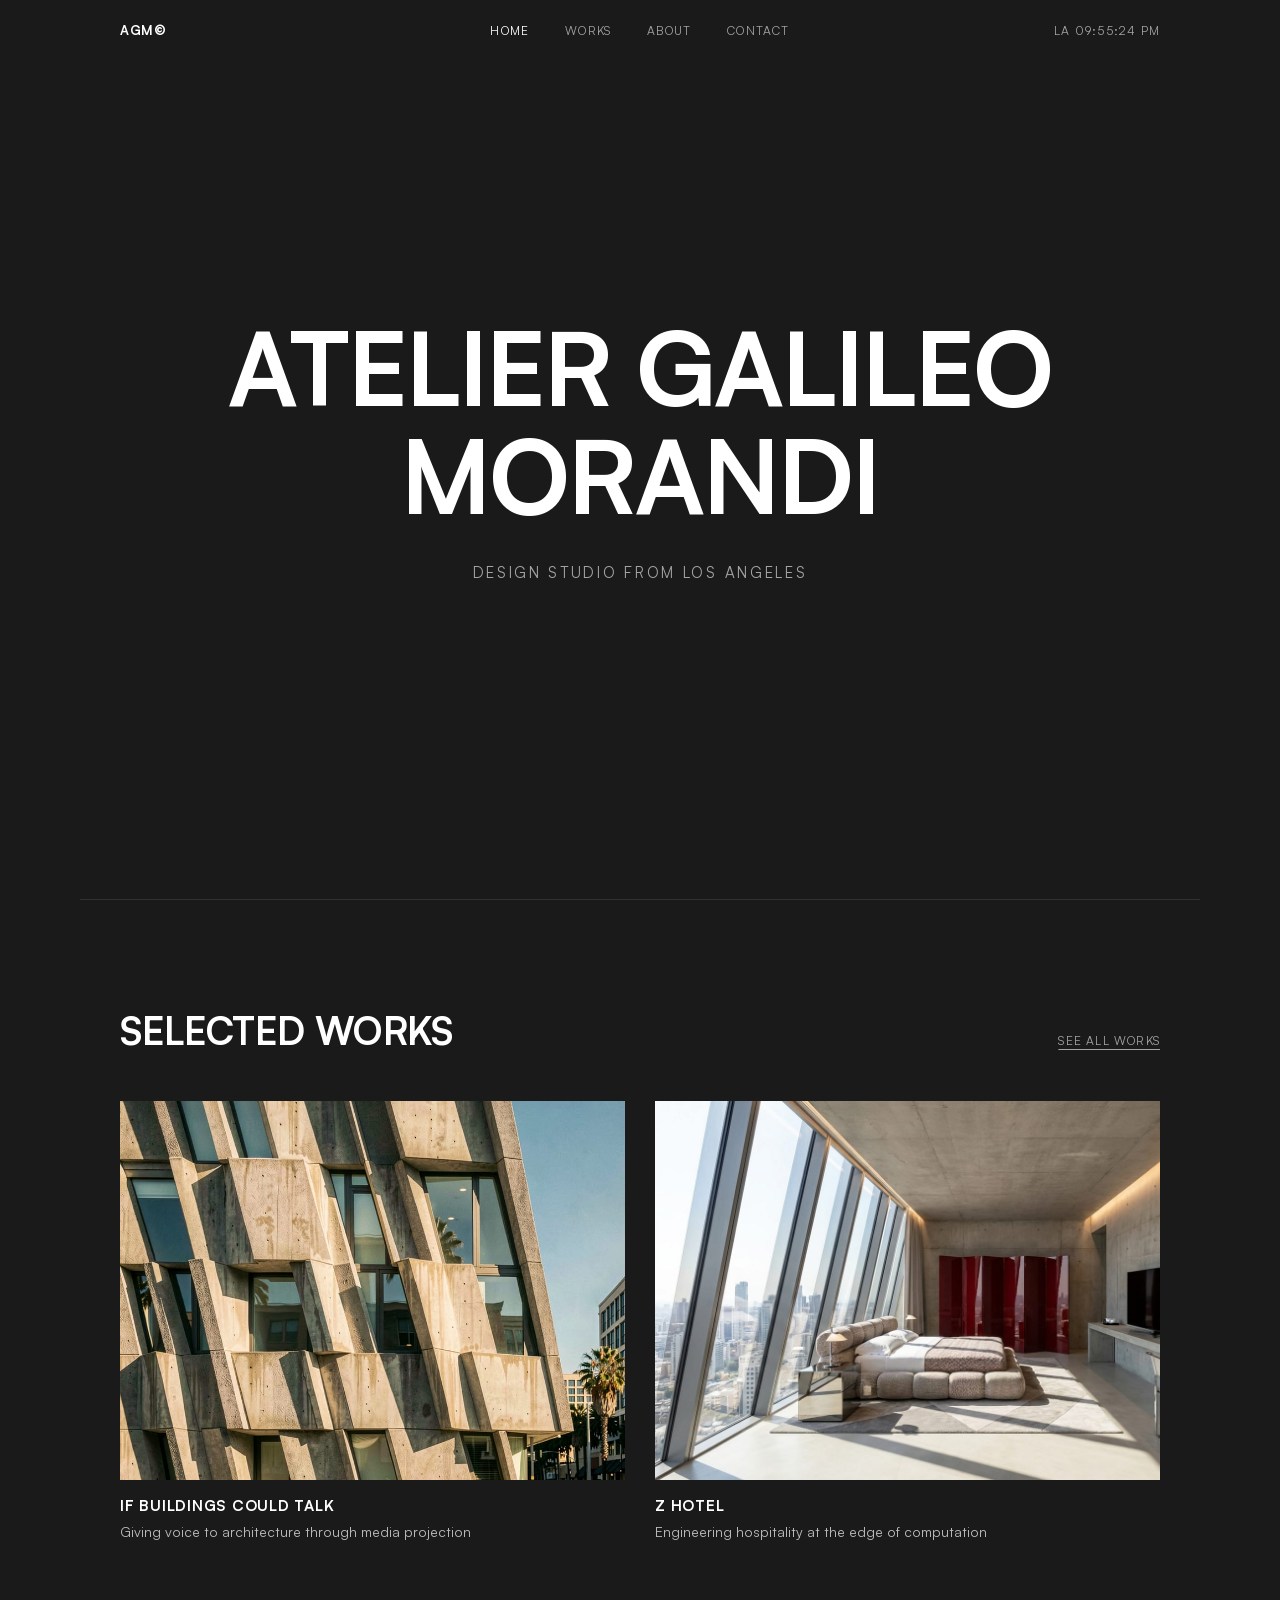
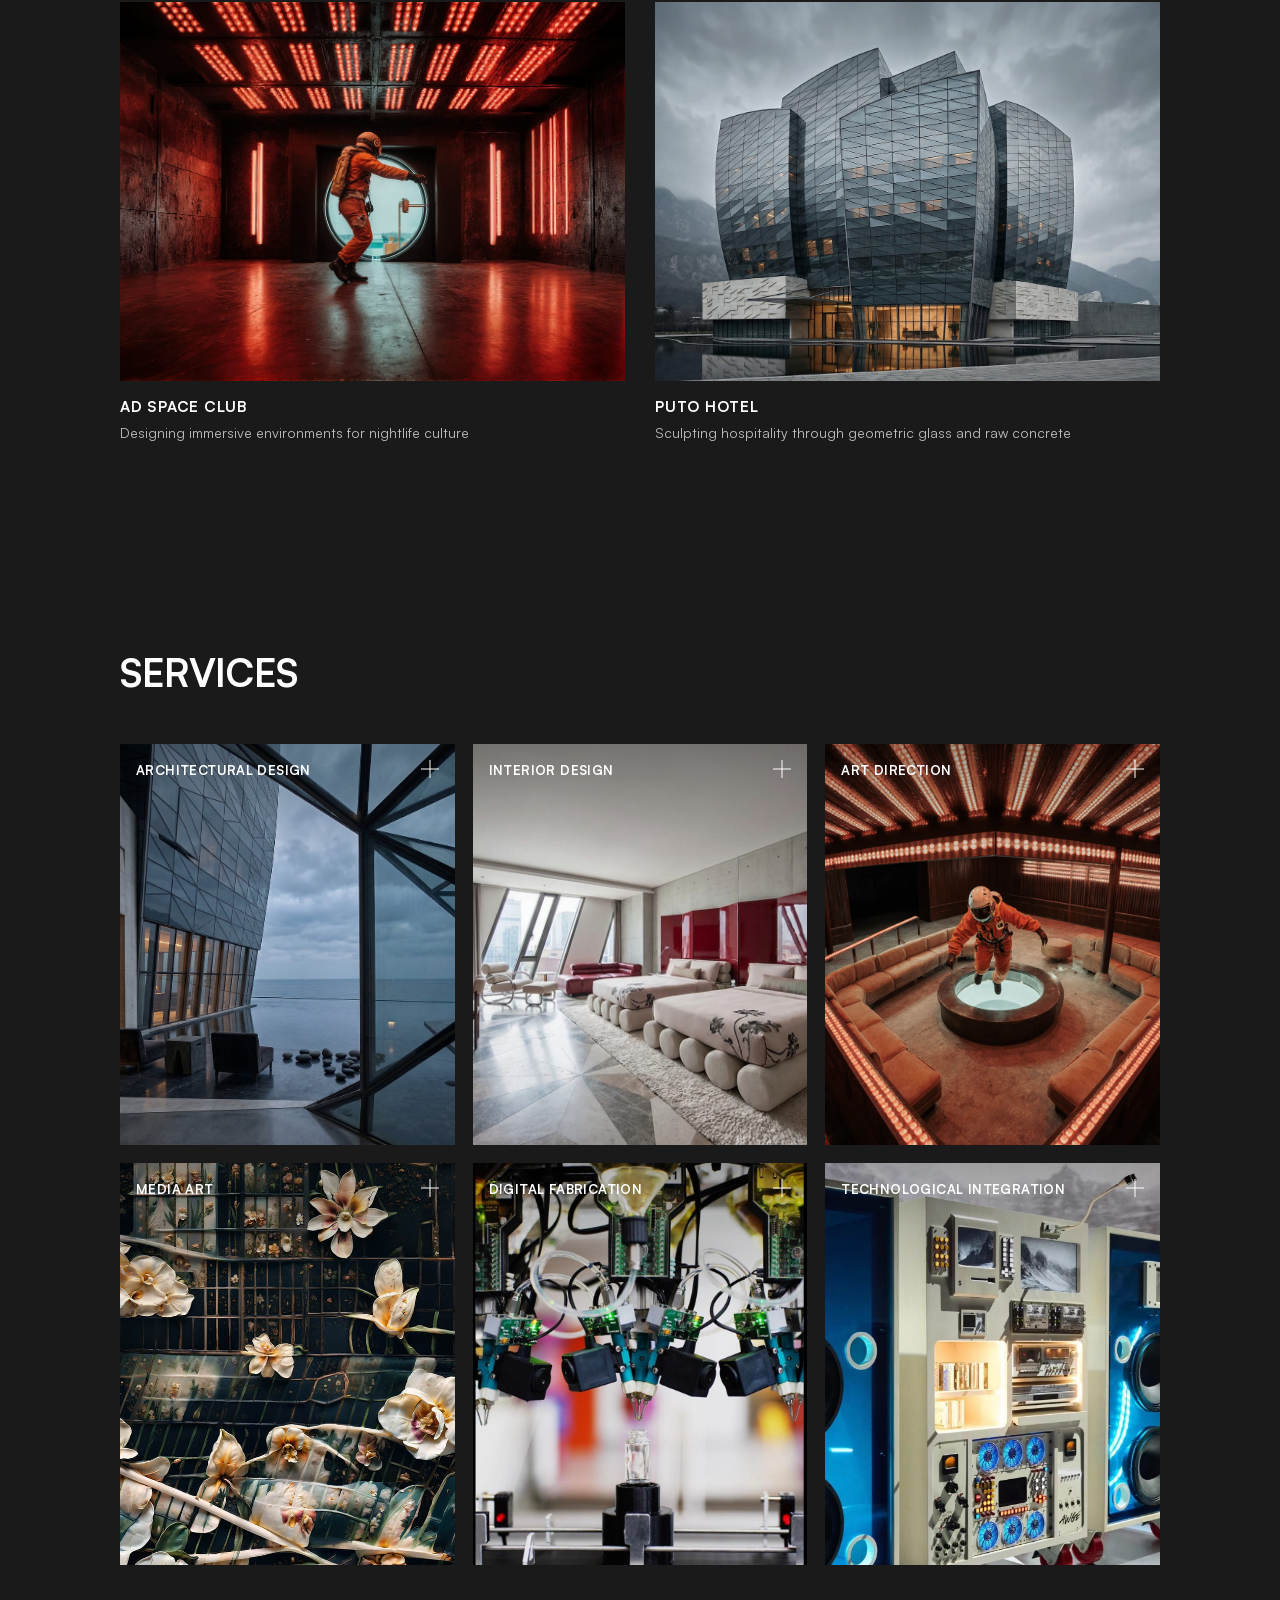
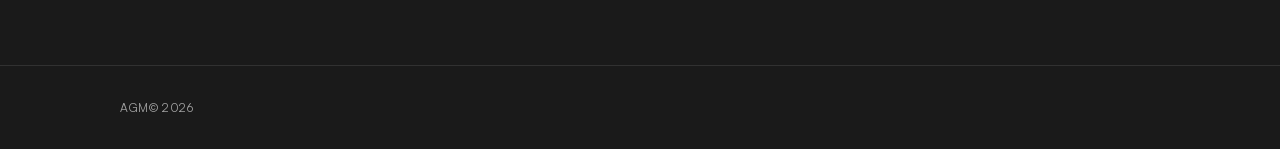
==== index.html @ eb69a5c1 "Fix filter tabs to fit 3 per row on mobile Co-Authored-By: Claude Opus 4.6 (1M context) <noreply@ant" ====
<!DOCTYPE html>
<html lang="en">
<head>
  <meta charset="UTF-8">
  <meta name="viewport" content="width=device-width, initial-scale=1.0">
  <title>Atelier Galileo Morandi — Design Studio</title>
  <meta name="description" content="Atelier Galileo Morandi is a design office working at the intersection of creativity and technology. Based in Los Angeles.">
  <link rel="stylesheet" href="css/styles.css">
</head>
<body>

  <!-- Navigation -->
  <nav class="nav">
    <div class="container nav__inner">
      <a href="index.html" class="nav__logo">AGM&copy;</a>
      <div class="nav__links" id="navLinks">
        <a href="index.html" class="nav__link">HOME</a>
        <a href="works.html" class="nav__link">WORKS</a>
        <a href="about.html" class="nav__link">ABOUT</a>
        <a href="contact.html" class="nav__link">CONTACT</a>
      </div>
      <span class="nav__clock" id="clock"></span>
      <button class="nav__toggle" id="navToggle" aria-label="Menu">
        <span></span>
        <span></span>
        <span></span>
      </button>
    </div>
  </nav>

  <!-- Hero -->
  <section class="hero">
    <div class="hero__content">
      <h1 class="hero__heading">ATELIER GALILEO MORANDI</h1>
      <p class="hero__subtitle">DESIGN STUDIO FROM LOS ANGELES</p>
    </div>
    <div class="hero__divider"></div>
  </section>

  <!-- Selected Works -->
  <section class="section" id="selectedWorks">
    <div class="container reveal">
      <div class="works__header">
        <h2 class="works__title">SELECTED WORKS</h2>
        <a href="works.html" class="works__see-all">SEE ALL WORKS</a>
      </div>
      <div class="works__grid" id="worksGrid"></div>
    </div>
  </section>

  <!-- Services -->
  <section class="section" id="services">
    <div class="container reveal">
      <h2 class="services__title">SERVICES</h2>
      <div class="services__grid" id="servicesGrid"></div>
    </div>
  </section>

  <!-- Footer -->
  <footer class="footer">
    <div class="container footer__inner">
      <span class="footer__copyright" id="footerCopy"></span>
    </div>
  </footer>

  <script src="data.js?v=5"></script>
  <script src="js/responsive-images.js"></script>
  <script src="js/main.js" defer></script>
  <script src="js/hero-blur.js" defer></script>
  <script src="js/section-reveal.js" defer></script>
</body>
</html>
---- css/styles.css ----
/* ==========================================================================
   styles.css — Atelier Galileo Morandi Portfolio
   Source of truth: gemini.md
   ========================================================================== */

/* 1. Font Face
   ========================================================================== */

@font-face {
  font-family: 'Satoshi';
  src: url('../fonts/Satoshi-Variable.woff2') format('woff2');
  font-weight: 300 900;
  font-style: normal;
  font-display: swap;
}

/* 2. Custom Properties
   ========================================================================== */

:root {
  --bg: #1A1A1A;
  --text-primary: #FFFFFF;
  --text-secondary: rgba(255, 255, 255, 0.6);
  --text-body: rgba(255, 255, 255, 0.85);
  --divider: rgba(255, 255, 255, 0.1);
  --overlay: rgba(0, 0, 0, 0.3);

  --font: 'Satoshi', 'Inter', system-ui, sans-serif;

  --container-max: 1200px;
  --pad-desktop: 80px;
  --pad-mobile: 24px;
  --section-gap: 100px;
}

/* 3. Reset / Base
   ========================================================================== */

*, *::before, *::after {
  margin: 0;
  padding: 0;
  box-sizing: border-box;
}

html {
  scroll-behavior: smooth;
}

body {
  font-family: var(--font);
  font-weight: 400;
  font-size: 15px;
  line-height: 1.6;
  background: var(--bg);
  color: var(--text-primary);
  -webkit-font-smoothing: antialiased;
  -moz-osx-font-smoothing: grayscale;
  overflow-x: hidden;
}

img {
  display: block;
  max-width: 100%;
  height: auto;
  border-radius: 0;
  object-fit: cover;
}

a {
  color: inherit;
  text-decoration: none;
}

button {
  font: inherit;
  color: inherit;
  background: none;
  border: none;
  cursor: pointer;
}

ul, ol {
  list-style: none;
}

/* 4. Typography Utilities
   ========================================================================== */

.text-uppercase {
  text-transform: uppercase;
}

/* 5. Layout
   ========================================================================== */

.container {
  max-width: var(--container-max);
  margin: 0 auto;
  padding: 0 var(--pad-desktop);
}

.section {
  padding: var(--section-gap) 0;
}

/* 6. Navigation
   ========================================================================== */

.nav {
  position: fixed;
  top: 0;
  left: 0;
  right: 0;
  z-index: 100;
  padding: 20px 0;
}

.nav__inner {
  display: flex;
  align-items: center;
  justify-content: space-between;
}

.nav__logo {
  font-size: 13px;
  font-weight: 700;
  text-transform: uppercase;
  letter-spacing: 0.05em;
}

.nav__links {
  display: flex;
  gap: 36px;
  position: absolute;
  left: 50%;
  transform: translateX(-50%);
}

.nav__link {
  font-size: 12px;
  font-weight: 400;
  text-transform: uppercase;
  letter-spacing: 0.1em;
  color: var(--text-secondary);
  transition: color 0.2s ease;
}

.nav__link:hover,
.nav__link--active {
  color: var(--text-primary);
}

.nav__clock {
  font-size: 12px;
  font-weight: 400;
  text-transform: uppercase;
  letter-spacing: 0.1em;
  color: var(--text-secondary);
}

/* Mobile nav toggle */
.nav__toggle {
  display: none;
  flex-direction: column;
  gap: 5px;
  padding: 4px;
}

.nav__toggle span {
  display: block;
  width: 20px;
  height: 1px;
  background: var(--text-primary);
  transition: transform 0.3s ease, opacity 0.3s ease;
}

/* 7. Hero
   ========================================================================== */

.hero {
  height: 100vh;
  display: flex;
  align-items: center;
  justify-content: center;
  text-align: center;
  position: relative;
}

.hero__content {
  will-change: filter, opacity, transform;
}

.hero__heading {
  font-size: clamp(48px, 8vw, 140px);
  font-weight: 700;
  text-transform: uppercase;
  letter-spacing: -0.02em;
  line-height: 1.05;
}

.hero__subtitle {
  font-size: 15px;
  font-weight: 400;
  text-transform: uppercase;
  letter-spacing: 0.18em;
  color: var(--text-secondary);
  margin-top: 32px;
}

.hero__divider {
  position: absolute;
  bottom: 0;
  left: var(--pad-desktop);
  right: var(--pad-desktop);
  height: 1px;
  background: var(--divider);
}

/* 8. Selected Works
   ========================================================================== */

.works__header {
  display: flex;
  align-items: baseline;
  justify-content: space-between;
  margin-bottom: 40px;
}

.works__title {
  font-size: clamp(28px, 3vw, 40px);
  font-weight: 700;
  text-transform: uppercase;
  letter-spacing: -0.01em;
}

.works__see-all {
  font-size: 12px;
  font-weight: 400;
  text-transform: uppercase;
  letter-spacing: 0.1em;
  color: var(--text-secondary);
  text-decoration: underline;
  text-underline-offset: 4px;
  transition: color 0.2s ease;
}

.works__see-all:hover {
  color: var(--text-primary);
}

.works__grid {
  display: grid;
  grid-template-columns: 1fr 1fr;
  gap: 30px;
  row-gap: 60px;
}

.project-card {
  display: block;
}

.project-card__image {
  width: 100%;
  aspect-ratio: 4 / 3;
  background: #222;
}

.project-card__name {
  font-size: 15px;
  font-weight: 700;
  text-transform: uppercase;
  letter-spacing: 0.05em;
  margin-top: 14px;
}

.project-card__tagline {
  font-size: 14px;
  font-weight: 400;
  color: rgba(255, 255, 255, 0.7);
  margin-top: 4px;
  line-height: 1.4;
}


/* 9. Services
   ========================================================================== */

.services__title {
  font-size: clamp(28px, 3vw, 40px);
  font-weight: 700;
  text-transform: uppercase;
  letter-spacing: -0.01em;
  margin-bottom: 40px;
}

.services__grid {
  display: grid;
  grid-template-columns: repeat(3, 1fr);
  gap: 18px;
}

.service-card {
  position: relative;
  aspect-ratio: 1 / 1.2;
  overflow: hidden;
  cursor: pointer;
}

.service-card__image {
  width: 100%;
  height: 100%;
  object-fit: cover;
  background: #222;
  transition: transform 0.6s ease, filter 0.4s ease;
}

.service-card:hover .service-card__image,
.service-card.active .service-card__image {
  transform: scale(1.08);
  filter: brightness(0.3);
}

.service-card__overlay {
  position: absolute;
  inset: 0;
  background: linear-gradient(180deg, var(--overlay) 0%, transparent 40%);
  pointer-events: none;
  transition: background 0.4s ease;
}

.service-card:hover .service-card__overlay,
.service-card.active .service-card__overlay {
  background: rgba(0, 0, 0, 0.55);
}

.service-card__label {
  position: absolute;
  top: 16px;
  left: 16px;
  font-size: 13px;
  font-weight: 700;
  text-transform: uppercase;
  letter-spacing: 0.03em;
  z-index: 2;
}

.service-card__desc {
  position: absolute;
  bottom: 0;
  left: 0;
  right: 0;
  padding: 20px 16px;
  font-size: 13px;
  font-weight: 400;
  color: var(--text-primary);
  line-height: 1.6;
  z-index: 2;
  opacity: 0;
  transform: translateY(12px);
  transition: opacity 0.35s ease, transform 0.35s ease;
  pointer-events: none;
}

.service-card:hover .service-card__desc,
.service-card.active .service-card__desc {
  opacity: 1;
  transform: translateY(0);
}

.service-card__icon {
  position: absolute;
  top: 16px;
  right: 16px;
  width: 18px;
  height: 18px;
  z-index: 2;
  transition: transform 0.35s ease;
}

.service-card:hover .service-card__icon,
.service-card.active .service-card__icon {
  transform: rotate(45deg);
}

.service-card__icon::before,
.service-card__icon::after {
  content: '';
  position: absolute;
  background: var(--text-primary);
}

.service-card__icon::before {
  top: 50%;
  left: 0;
  width: 100%;
  height: 1px;
  transform: translateY(-50%);
}

.service-card__icon::after {
  left: 50%;
  top: 0;
  width: 1px;
  height: 100%;
  transform: translateX(-50%);
}

/* 10. About
   ========================================================================== */

.about__title {
  font-size: clamp(28px, 3vw, 40px);
  font-weight: 700;
  text-transform: uppercase;
  letter-spacing: -0.01em;
  margin-bottom: 40px;
}

.about__grid {
  display: grid;
  grid-template-columns: 55% 1fr;
  gap: 70px;
  align-items: start;
}

.about__text p {
  font-size: 15px;
  font-weight: 400;
  color: var(--text-body);
  line-height: 1.7;
  margin-bottom: 24px;
}

.about__text p:last-child {
  margin-bottom: 0;
}

.about__portrait {
  width: 100%;
  aspect-ratio: 3 / 4;
  background: #222;
}

/* 10b. About Page
   ========================================================================== */

.about-page__heading {
  font-size: clamp(36px, 5vw, 56px);
  font-weight: 700;
  text-transform: uppercase;
  letter-spacing: -0.02em;
  padding-top: 120px;
  margin-bottom: 60px;
}

/* 10c. Contact Section
   ========================================================================== */

.contact-page__heading {
  font-size: clamp(36px, 5vw, 56px);
  font-weight: 700;
  text-transform: uppercase;
  letter-spacing: -0.02em;
  padding-top: 120px;
  margin-bottom: 24px;
}

.contact-page__intro {
  font-size: 16px;
  color: var(--text-secondary);
  line-height: 1.6;
  margin-bottom: 60px;
  max-width: 480px;
}

/* Two-column layout: form left, info right */
.contact-page__layout {
  display: grid;
  grid-template-columns: 1fr 1fr;
  gap: 80px;
  align-items: start;
}

/* Form */
.contact-form {
  display: flex;
  flex-direction: column;
  gap: 24px;
}

.contact-form__field {
  display: flex;
  flex-direction: column;
  gap: 6px;
}

.contact-form__label {
  font-size: 10px;
  font-weight: 700;
  text-transform: uppercase;
  letter-spacing: 0.12em;
  color: var(--text-secondary);
}

.contact-form__input,
.contact-form__textarea {
  background: transparent;
  border: none;
  border-bottom: 1px solid var(--divider);
  color: var(--text-primary);
  font-family: var(--font);
  font-size: 14px;
  padding: 10px 0;
  outline: none;
  transition: border-color 0.2s ease;
  resize: none;
}

.contact-form__input:focus,
.contact-form__textarea:focus {
  border-bottom-color: var(--text-primary);
}

.contact-form__textarea {
  border: 1px solid var(--divider);
  padding: 12px;
  border-radius: 2px;
  margin-top: 4px;
}

.contact-form__textarea:focus {
  border-color: var(--text-primary);
}

.contact-form__submit {
  align-self: flex-start;
  background: transparent;
  color: var(--text-primary);
  border: 1px solid var(--divider);
  padding: 12px 32px;
  font-family: var(--font);
  font-size: 11px;
  font-weight: 700;
  text-transform: uppercase;
  letter-spacing: 0.1em;
  cursor: pointer;
  transition: background 0.2s ease, border-color 0.2s ease;
  margin-top: 8px;
}

.contact-form__submit:hover {
  background: var(--text-primary);
  color: var(--bg);
  border-color: var(--text-primary);
}

/* Info column */
.contact-page__info-col {
  display: flex;
  flex-direction: column;
  gap: 40px;
}

.contact-page__office {
  display: flex;
  flex-direction: column;
  gap: 6px;
}

.contact-page__office-title {
  font-size: 13px;
  font-weight: 700;
  text-transform: uppercase;
  letter-spacing: 0.08em;
  color: var(--text-primary);
  margin-bottom: 4px;
}

.contact-page__office-address {
  font-size: 14px;
  color: var(--text-body);
  line-height: 1.6;
}

.contact-page__office-hours {
  font-size: 13px;
  color: var(--text-secondary);
  line-height: 1.5;
}

.contact-page__office-phone {
  font-size: 14px;
  color: var(--text-body);
  transition: color 0.2s ease;
}

.contact-page__office-phone:hover {
  color: var(--text-primary);
}

.contact-page__direct {
  display: flex;
  flex-direction: column;
  gap: 6px;
}

.contact-page__direct-label {
  font-size: 10px;
  font-weight: 700;
  text-transform: uppercase;
  letter-spacing: 0.12em;
  color: var(--text-secondary);
}

.contact-page__direct-email {
  font-size: 14px;
  color: var(--text-body);
  transition: color 0.2s ease;
}

.contact-page__direct-email:hover {
  color: var(--text-primary);
}


/* 11. Footer
   ========================================================================== */

.footer {
  padding: 32px 0;
  border-top: 1px solid var(--divider);
}

.footer__inner {
  display: flex;
  align-items: center;
  justify-content: space-between;
}

.footer__copyright {
  font-size: 12px;
  font-weight: 400;
  text-transform: uppercase;
  letter-spacing: 0.05em;
  color: var(--text-secondary);
}

.footer__social {
  display: flex;
  gap: 28px;
}

.footer__social-link {
  font-size: 12px;
  font-weight: 400;
  text-transform: uppercase;
  letter-spacing: 0.05em;
  color: var(--text-secondary);
  transition: color 0.2s ease;
}

.footer__social-link:hover {
  color: var(--text-primary);
}

/* 12. Works Page
   ========================================================================== */

.works-page__heading {
  font-size: clamp(48px, 6vw, 80px);
  font-weight: 700;
  text-transform: uppercase;
  letter-spacing: -0.01em;
  padding-top: 120px;
  margin-bottom: 40px;
}

.filter {
  position: relative;
  margin-bottom: 50px;
  border-bottom: 1px solid var(--divider);
  padding-bottom: 16px;
}

.filter__tabs {
  display: flex;
  gap: 28px;
  flex-wrap: wrap;
}

.filter__tab {
  font-size: 12px;
  font-weight: 400;
  text-transform: uppercase;
  letter-spacing: 0.05em;
  color: var(--text-secondary);
  padding: 0;
  transition: color 0.2s ease;
  white-space: nowrap;
}

.filter__tab:hover {
  color: var(--text-primary);
}

.filter__tab--active {
  color: var(--text-primary);
}

.filter__underline {
  position: absolute;
  bottom: -1px;
  height: 2px;
  background: var(--text-primary);
  transition: left 0.2s ease, width 0.2s ease;
}

.works-grid {
  display: grid;
  grid-template-columns: repeat(3, 1fr);
  gap: 22px;
  row-gap: 44px;
}

.work-card {
  display: block;
  transition: opacity 0.25s ease-out, transform 0.25s ease-out;
}

.work-card__image {
  width: 100%;
  aspect-ratio: 3 / 4;
  object-fit: cover;
  background: #222;
}

.work-card__name {
  font-size: 13px;
  font-weight: 700;
  text-transform: uppercase;
  letter-spacing: 0.05em;
  margin-top: 10px;
}


/* 12b. Project Detail Page
   ========================================================================== */

.proj {
  padding-top: 80px;
}

/* Back link */
.proj__back {
  display: inline-flex;
  align-items: center;
  gap: 8px;
  font-size: 12px;
  font-weight: 400;
  text-transform: uppercase;
  letter-spacing: 0.1em;
  color: var(--text-secondary);
  margin-bottom: 60px;
  transition: color 0.2s ease;
}

.proj__back:hover {
  color: var(--text-primary);
}

.proj__back svg {
  width: 16px;
  height: 16px;
}

/* Header */
.proj__header {
  margin-bottom: 80px;
}

.proj__name {
  font-size: clamp(40px, 5vw, 72px);
  font-weight: 700;
  text-transform: uppercase;
  letter-spacing: -0.02em;
  line-height: 1.05;
  margin-bottom: 20px;
}

.proj__tagline {
  font-size: 15px;
  font-weight: 400;
  color: var(--text-body);
  max-width: 520px;
  line-height: 1.6;
  margin-bottom: 24px;
}

.proj__meta {
  display: flex;
  gap: 24px;
}

.proj__category {
  font-size: 11px;
  font-weight: 400;
  text-transform: uppercase;
  letter-spacing: 0.1em;
  color: var(--text-secondary);
  padding: 6px 0;
  border-top: 1px solid var(--divider);
}

/* Divider between header and gallery */
.proj__divider {
  height: 1px;
  background: var(--divider);
  margin-bottom: 80px;
}

/* Gallery rhythm blocks */
.proj__gallery {
  display: flex;
  flex-direction: column;
  gap: 20px;
}

/* Block: full-width within container */
.proj__block--full {
  width: 100%;
}

.proj__block--full img {
  width: 100%;
  aspect-ratio: 16 / 9;
}

/* Block: bleed — breaks out of container to viewport edges */
.proj__block--bleed {
  width: 100vw;
  margin-left: calc(-1 * var(--pad-desktop));
  position: relative;
}

.proj__block--bleed img {
  width: 100%;
  aspect-ratio: 21 / 9;
}

/* Block: duo — two images side by side */
.proj__block--duo {
  display: grid;
  grid-template-columns: 1fr 1fr;
  gap: 20px;
}

.proj__block--duo img {
  width: 100%;
  aspect-ratio: 3 / 4;
}

/* Block: offset — large image + small image, staggered vertically */
.proj__block--offset {
  display: grid;
  grid-template-columns: 1.4fr 1fr;
  gap: 20px;
  align-items: end;
}

.proj__block--offset img:first-child {
  width: 100%;
  aspect-ratio: 4 / 3;
}

.proj__block--offset img:last-child {
  width: 100%;
  aspect-ratio: 1 / 1;
}

/* Block: offset reversed */
.proj__block--offset-r {
  display: grid;
  grid-template-columns: 1fr 1.4fr;
  gap: 20px;
  align-items: end;
}

.proj__block--offset-r img:first-child {
  width: 100%;
  aspect-ratio: 1 / 1;
}

.proj__block--offset-r img:last-child {
  width: 100%;
  aspect-ratio: 4 / 3;
}

/* Block: solo — single centered image at reduced width */
.proj__block--solo {
  max-width: 70%;
  margin: 40px auto;
}

.proj__block--solo img {
  width: 100%;
  aspect-ratio: 3 / 4;
}

/* Next / prev navigation */
.proj__nav {
  display: flex;
  justify-content: space-between;
  align-items: center;
  padding: 60px 0;
  border-top: 1px solid var(--divider);
  margin-top: 80px;
}

.proj__nav-link {
  font-size: 12px;
  font-weight: 400;
  text-transform: uppercase;
  letter-spacing: 0.1em;
  color: var(--text-secondary);
  transition: color 0.2s ease;
}

.proj__nav-link:hover {
  color: var(--text-primary);
}

.proj__nav-title {
  font-size: 14px;
  font-weight: 700;
  text-transform: uppercase;
  letter-spacing: 0.03em;
  color: var(--text-primary);
  margin-top: 4px;
}

/* 13. Animation States
   ========================================================================== */

.reveal {
  opacity: 0;
  transform: translateY(20px);
  transition: opacity 0.7s ease-out, transform 0.7s ease-out;
}

.reveal.revealed {
  opacity: 1;
  transform: translateY(0);
}

/* 14. Progressive Enhancement
   ========================================================================== */

@keyframes hero-blur {
  from {
    filter: blur(0px);
    opacity: 1;
    transform: scale(1);
  }
  to {
    filter: blur(20px);
    opacity: 0.3;
    transform: scale(0.95);
  }
}

@supports (animation-timeline: scroll()) {
  .css-scroll .hero__content {
    animation: hero-blur linear both;
    animation-timeline: scroll();
    animation-range: 0px 300px;
  }
}

/* 15. Responsive
   ========================================================================== */

@media (max-width: 768px) {
  .container {
    padding: 0 var(--pad-mobile);
  }

  .hero__divider {
    left: var(--pad-mobile);
    right: var(--pad-mobile);
  }

  /* Nav */
  .nav__links {
    position: fixed;
    top: 0;
    left: 0;
    right: 0;
    bottom: 0;
    background: var(--bg);
    flex-direction: column;
    align-items: center;
    justify-content: center;
    gap: 32px;
    transform: none;
    left: 0;
    opacity: 0;
    pointer-events: none;
    transition: opacity 0.3s ease;
  }

  .nav__links.open {
    opacity: 1;
    pointer-events: all;
  }

  .nav__link {
    font-size: 16px;
  }

  .nav__toggle {
    display: flex;
    z-index: 101;
  }

  .nav__clock {
    display: none;
  }

  /* Hero */
  .hero__heading {
    font-size: clamp(36px, 10vw, 64px);
  }

  .hero__subtitle {
    font-size: 13px;
    letter-spacing: 0.12em;
  }

  /* Works grid (homepage) */
  .works__grid {
    grid-template-columns: 1fr;
    row-gap: 40px;
  }

  /* Services */
  .services__grid {
    grid-template-columns: 1fr 1fr;
    gap: 12px;
  }

  /* About */
  .about__grid {
    grid-template-columns: 1fr;
    gap: 40px;
  }

  .about__portrait {
    order: -1;
  }

  /* Contact page */
  .contact-page__heading {
    padding-top: 80px;
    margin-bottom: 16px;
  }

  .contact-page__layout {
    grid-template-columns: 1fr;
    gap: 48px;
  }

  .contact-page__info-col {
    order: -1;
  }

  /* Works page */
  .works-page__heading {
    font-size: clamp(36px, 10vw, 56px);
    padding-top: 80px;
  }

  .filter__tabs {
    gap: 10px 16px;
  }

  .filter__tab {
    font-size: 10px;
  }

  .works-grid {
    grid-template-columns: 1fr 1fr;
    gap: 16px;
    row-gap: 32px;
  }

  /* Project detail */
  .proj__block--bleed {
    margin-left: calc(-1 * var(--pad-mobile));
    width: 100vw;
  }

  .proj__block--duo {
    grid-template-columns: 1fr;
  }

  .proj__block--offset,
  .proj__block--offset-r {
    grid-template-columns: 1fr;
  }

  .proj__block--solo {
    max-width: 100%;
    margin: 20px 0;
  }

  .proj__header {
    margin-bottom: 48px;
  }

  .proj__divider {
    margin-bottom: 48px;
  }

  .proj__meta {
    flex-wrap: wrap;
    gap: 12px;
  }

  .proj__nav {
    flex-direction: column;
    gap: 24px;
    text-align: center;
  }

  /* Footer */
  .footer__inner {
    flex-direction: column;
    gap: 16px;
    text-align: center;
  }
}

@media (max-width: 480px) {
  .services__grid {
    grid-template-columns: 1fr 1fr;
  }

  .service-card {
    aspect-ratio: 1 / 1.2;
  }

  .works-grid {
    grid-template-columns: 1fr;
  }

  .nav__links {
    gap: 20px;
  }

  .nav__link {
    font-size: 14px;
  }

  .contact-page__heading,
  .about-page__heading {
    padding-top: 80px;
    margin-bottom: 20px;
  }

  .contact-form__input,
  .contact-form__textarea {
    font-size: 16px;
    padding: 12px 0;
  }

  .contact-form__textarea {
    padding: 14px;
    min-height: 120px;
  }

  .contact-form__submit {
    width: 100%;
    padding: 14px 32px;
  }
}

/* 16. Project Detail Page (editorial layout)
   ========================================================================== */

.proj-detail {
  --serif: 'Playfair Display', 'Times New Roman', Georgia, serif;
}

/* Hero */
.proj-detail__hero {
  padding-top: 100px;
  padding-bottom: 32px;
}

.proj-detail__title {
  font-family: var(--serif);
  font-size: clamp(72px, 10vw, 120px);
  font-weight: 400;
  line-height: 1.05;
  letter-spacing: -0.01em;
}

.proj-detail__subtitle {
  font-size: 16px;
  font-weight: 400;
  color: #999999;
  margin-top: 12px;
  line-height: 1.5;
}

/* Hero image */
.proj-detail__hero-image {
  width: min(calc(100% - 480px), 100%);
  margin: 0 auto;
  background: #222;
}

.proj-detail__hero-image img {
  display: block;
  width: 100%;
  height: auto;
}

/* Metadata section */
.proj-detail__meta {
  display: flex;
  gap: 80px;
  padding-top: 80px;
  padding-bottom: 80px;
}

.proj-detail__meta-left {
  flex: 0 0 40%;
  display: flex;
  flex-direction: column;
  gap: 28px;
}

.proj-detail__meta-right {
  flex: 1;
}

.proj-detail__label {
  display: block;
  font-size: 11px;
  font-weight: 400;
  text-transform: uppercase;
  letter-spacing: 0.1em;
  color: #666666;
  margin-bottom: 8px;
}

.proj-detail__meta-value {
  display: block;
  font-size: 15px;
  font-weight: 400;
  line-height: 1.6;
  color: var(--text-primary);
}

.proj-detail__info {
  font-size: 15px;
  font-weight: 400;
  line-height: 1.7;
  color: #CCCCCC;
}

.proj-detail__live-link {
  display: inline-block;
  margin-top: 24px;
  font-size: 14px;
  color: var(--text-primary);
  text-decoration: underline;
  text-underline-offset: 4px;
  transition: opacity 0.2s ease;
}

.proj-detail__live-link:hover {
  opacity: 0.7;
}

/* Gallery — filmstrip layout */
.proj-detail__gallery {
  padding: 0;
}

.proj-detail__strip {
  display: flex;
  flex-direction: column;
  gap: 6px;
}

.proj-detail__frame--cine {
  width: 100%;
  overflow: hidden;
}

.proj-detail__frame--cine img {
  width: 100%;
  aspect-ratio: 21 / 9;
  object-fit: cover;
  display: block;
}

.proj-detail__frame--split {
  display: grid;
  grid-template-columns: 1fr 1fr;
  gap: 6px;
}

.proj-detail__frame--split img {
  width: 100%;
  aspect-ratio: 4 / 3;
  object-fit: cover;
  display: block;
}

.proj-detail__frame--offset {
  display: grid;
  grid-template-columns: 2fr 1fr;
  gap: 6px;
}

.proj-detail__frame--offset img {
  width: 100%;
  height: 100%;
  object-fit: cover;
  display: block;
}

.proj-detail__frame--offset-r {
  display: grid;
  grid-template-columns: 1fr 2fr;
  gap: 6px;
}

.proj-detail__frame--offset-r img {
  width: 100%;
  height: 100%;
  object-fit: cover;
  display: block;
}

.proj-detail__frame--const-4 {
  display: grid;
  grid-template-columns: 1fr 1fr 1fr 1fr;
  gap: 6px;
}

.proj-detail__frame--const-4 img {
  width: 100%;
  aspect-ratio: 4 / 3;
  object-fit: cover;
}

.proj-detail__frame--const-6 {
  display: grid;
  grid-template-columns: 1fr 1fr 1fr;
  gap: 6px;
}

.proj-detail__frame--const-6 img {
  width: 100%;
  aspect-ratio: 4 / 3;
  object-fit: cover;
  display: block;
  filter: grayscale(0.3);
}

/* Portrait grids — vertical images */
.proj-detail__frame--portrait-1 {
  display: flex;
  justify-content: center;
  padding: 0 10%;
}

.proj-detail__frame--portrait-1 img {
  width: 100%;
  max-width: 600px;
  aspect-ratio: 3 / 4;
  object-fit: cover;
  display: block;
}

.proj-detail__frame--portrait-2 {
  display: grid;
  grid-template-columns: 1fr 1fr;
  gap: 6px;
  padding: 0 8%;
}

.proj-detail__frame--portrait-2 img {
  width: 100%;
  aspect-ratio: 3 / 4;
  object-fit: cover;
  display: block;
}

.proj-detail__frame--portrait-3 {
  display: grid;
  grid-template-columns: 1fr 1fr 1fr;
  gap: 6px;
}

.proj-detail__frame--portrait-3 img {
  width: 100%;
  aspect-ratio: 3 / 4;
  object-fit: cover;
  display: block;
}

/* Next Projects */
.proj-detail__next {
  padding: 120px 0 80px 0;
}

.proj-detail__next-header {
  display: flex;
  align-items: baseline;
  justify-content: space-between;
  margin-bottom: 48px;
}

.proj-detail__next-title {
  font-family: var(--serif);
  font-size: clamp(32px, 4vw, 52px);
  font-weight: 400;
}

.proj-detail__next-all {
  font-size: 12px;
  font-weight: 400;
  text-transform: uppercase;
  letter-spacing: 0.1em;
  color: var(--text-primary);
  text-decoration: underline;
  text-underline-offset: 4px;
  transition: opacity 0.2s ease;
}

.proj-detail__next-all:hover {
  opacity: 0.7;
}

.proj-detail__next-grid {
  display: grid;
  grid-template-columns: 1fr 1fr 1fr;
  gap: 16px;
}

.proj-detail__next-card {
  display: block;
  overflow: hidden;
}

.proj-detail__next-card img {
  width: 100%;
  aspect-ratio: 4 / 5;
  object-fit: cover;
  transition: transform 0.4s ease;
}

.proj-detail__next-card:hover img {
  transform: scale(1.03);
}

.proj-detail__next-card-name {
  display: block;
  font-size: 13px;
  font-weight: 700;
  text-transform: uppercase;
  letter-spacing: 0.05em;
  margin-top: 10px;
}

/* 17. Project Detail — Responsive
   ========================================================================== */

@media (max-width: 768px) {
  .proj-detail__hero {
    padding-top: 72px;
  }

  .proj-detail__hero-image {
    width: 100%;
  }

  .proj-detail__meta {
    flex-direction: column;
    gap: 48px;
    padding-top: 48px;
    padding-bottom: 48px;
  }

  .proj-detail__meta-left {
    flex: none;
    gap: 12px;
    order: 2;
    display: grid;
    grid-template-columns: 1fr 1fr;
    column-gap: 16px;
    row-gap: 12px;
  }

  .proj-detail__meta-right {
    order: 1;
  }

  .proj-detail__label {
    font-size: 9px;
    margin-bottom: 2px;
  }

  .proj-detail__meta-value {
    font-size: 12px;
    line-height: 1.4;
  }

  .proj-detail__subtitle {
    font-size: 13px;
  }

  .proj-detail__frame--split,
  .proj-detail__frame--offset,
  .proj-detail__frame--offset-r {
    grid-template-columns: 1fr;
  }

  .proj-detail__frame--const-4 {
    grid-template-columns: 1fr 1fr;
    gap: 3px;
    max-width: 70%;
    margin: 0 auto;
  }

  .proj-detail__frame--const-4 img {
    aspect-ratio: 1 / 1;
  }

  .proj-detail__frame--const-6 {
    grid-template-columns: 1fr 1fr 1fr;
    gap: 3px;
    max-width: 85%;
    margin: 0 auto;
  }

  .proj-detail__frame--const-6 img {
    aspect-ratio: 1 / 1;
  }

  .proj-detail__frame--portrait-1 {
    padding: 0;
  }

  .proj-detail__frame--portrait-2 {
    padding: 0;
  }

  .proj-detail__frame--portrait-3 {
    grid-template-columns: 1fr;
    padding: 0 10%;
  }

  .proj-detail__next {
    padding: 60px 0 40px 0;
  }

  .proj-detail__next-grid {
    grid-template-columns: 1fr;
    gap: 32px;
  }
}

@media (max-width: 480px) {
  .proj-detail__frame--portrait-2 {
    grid-template-columns: 1fr;
    padding: 0 10%;
  }

  .proj-detail__frame--portrait-3 {
    padding: 0 5%;
  }

  .proj-detail__frame--const-4 {
    grid-template-columns: 1fr 1fr;
    gap: 2px;
    max-width: 70%;
    margin: 0 auto;
  }

  .proj-detail__frame--const-6 {
    grid-template-columns: 1fr 1fr 1fr;
    gap: 2px;
    max-width: 85%;
    margin: 0 auto;
  }

  .proj-detail__title {
    font-size: clamp(36px, 10vw, 72px);
  }
}

/* 19. Mobile Gallery — Thumbnail grid + Lightbox
   ========================================================================== */

.mobile-grid {
  display: grid;
  grid-template-columns: 1fr 1fr 1fr 1fr;
  gap: 2px;
  padding: 0;
}

.mobile-grid__thumb {
  aspect-ratio: 1 / 1;
  overflow: hidden;
  cursor: pointer;
}

.mobile-grid__thumb img {
  width: 100%;
  height: 100%;
  object-fit: cover;
  display: block;
  transition: opacity 0.2s ease;
}

.mobile-grid__thumb:active img {
  opacity: 0.7;
}

/* Lightbox */
.mobile-lightbox {
  position: fixed;
  inset: 0;
  z-index: 1000;
  background: #000;
  display: flex;
  flex-direction: column;
  opacity: 0;
  visibility: hidden;
  transition: opacity 0.25s ease, visibility 0.25s ease;
}

.mobile-lightbox.open {
  opacity: 1;
  visibility: visible;
}

.mobile-lightbox__close {
  position: absolute;
  top: 12px;
  right: 16px;
  z-index: 1010;
  font-size: 28px;
  color: rgba(255, 255, 255, 0.7);
  cursor: pointer;
  width: 40px;
  height: 40px;
  display: flex;
  align-items: center;
  justify-content: center;
}

.mobile-lightbox__viewport {
  flex: 1;
  overflow: hidden;
  position: relative;
}

.mobile-lightbox__track {
  display: flex;
  height: 100%;
  will-change: transform;
}

.mobile-lightbox__slide {
  display: flex;
  align-items: center;
  justify-content: center;
  padding: 16px;
  box-sizing: border-box;
}

.mobile-lightbox__slide img {
  max-width: 100%;
  max-height: 100%;
  object-fit: contain;
}

.mobile-lightbox__dots {
  display: flex;
  justify-content: center;
  gap: 6px;
  padding: 12px 0 8px;
}

.mobile-lightbox__dot {
  width: 6px;
  height: 6px;
  border-radius: 50%;
  background: rgba(255, 255, 255, 0.25);
  transition: background 0.2s ease;
}

.mobile-lightbox__dot.active {
  background: rgba(255, 255, 255, 0.9);
}

.mobile-lightbox__counter {
  text-align: center;
  font-size: 11px;
  font-weight: 400;
  letter-spacing: 0.1em;
  color: rgba(255, 255, 255, 0.4);
  padding-bottom: 16px;
  font-family: var(--font);
}

/* 20. Landscape phone overrides
   ========================================================================== */

@media (max-height: 500px) and (orientation: landscape) {
  .proj-detail__hero {
    padding-top: 72px;
  }

  .proj-detail__title {
    font-size: clamp(36px, 6vw, 60px);
  }

  .proj-detail__hero-image {
    width: 100%;
  }

  /* Meta: full-width stacked, info first */
  .proj-detail__meta {
    flex-direction: column;
    gap: 24px;
    padding-top: 32px;
    padding-bottom: 32px;
  }

  .proj-detail__meta-left {
    flex: none;
    order: 3 !important;
    gap: 16px;
  }

  .proj-detail__meta-right {
    order: 1 !important;
    width: 100%;
  }

  /* Thumbnails: 5 per row, full width */
  .mobile-grid {
    grid-template-columns: repeat(5, 1fr);
    gap: 2px;
    order: 2 !important;
    width: 100% !important;
  }

  .mobile-grid__thumb {
    aspect-ratio: 16 / 10;
  }

  /* Next projects */
  .proj-detail__next-grid {
    grid-template-columns: 1fr 1fr 1fr;
    gap: 12px;
  }

  /* Services grid */
  .services__grid {
    grid-template-columns: repeat(3, 1fr);
  }

  /* Works grid */
  .works-grid {
    grid-template-columns: repeat(3, 1fr);
  }
}

/* Reduced motion */
@media (prefers-reduced-motion: reduce) {
  .reveal {
    opacity: 1;
    transform: none;
    transition: none;
  }

  .hero__content {
    will-change: auto;
  }
}
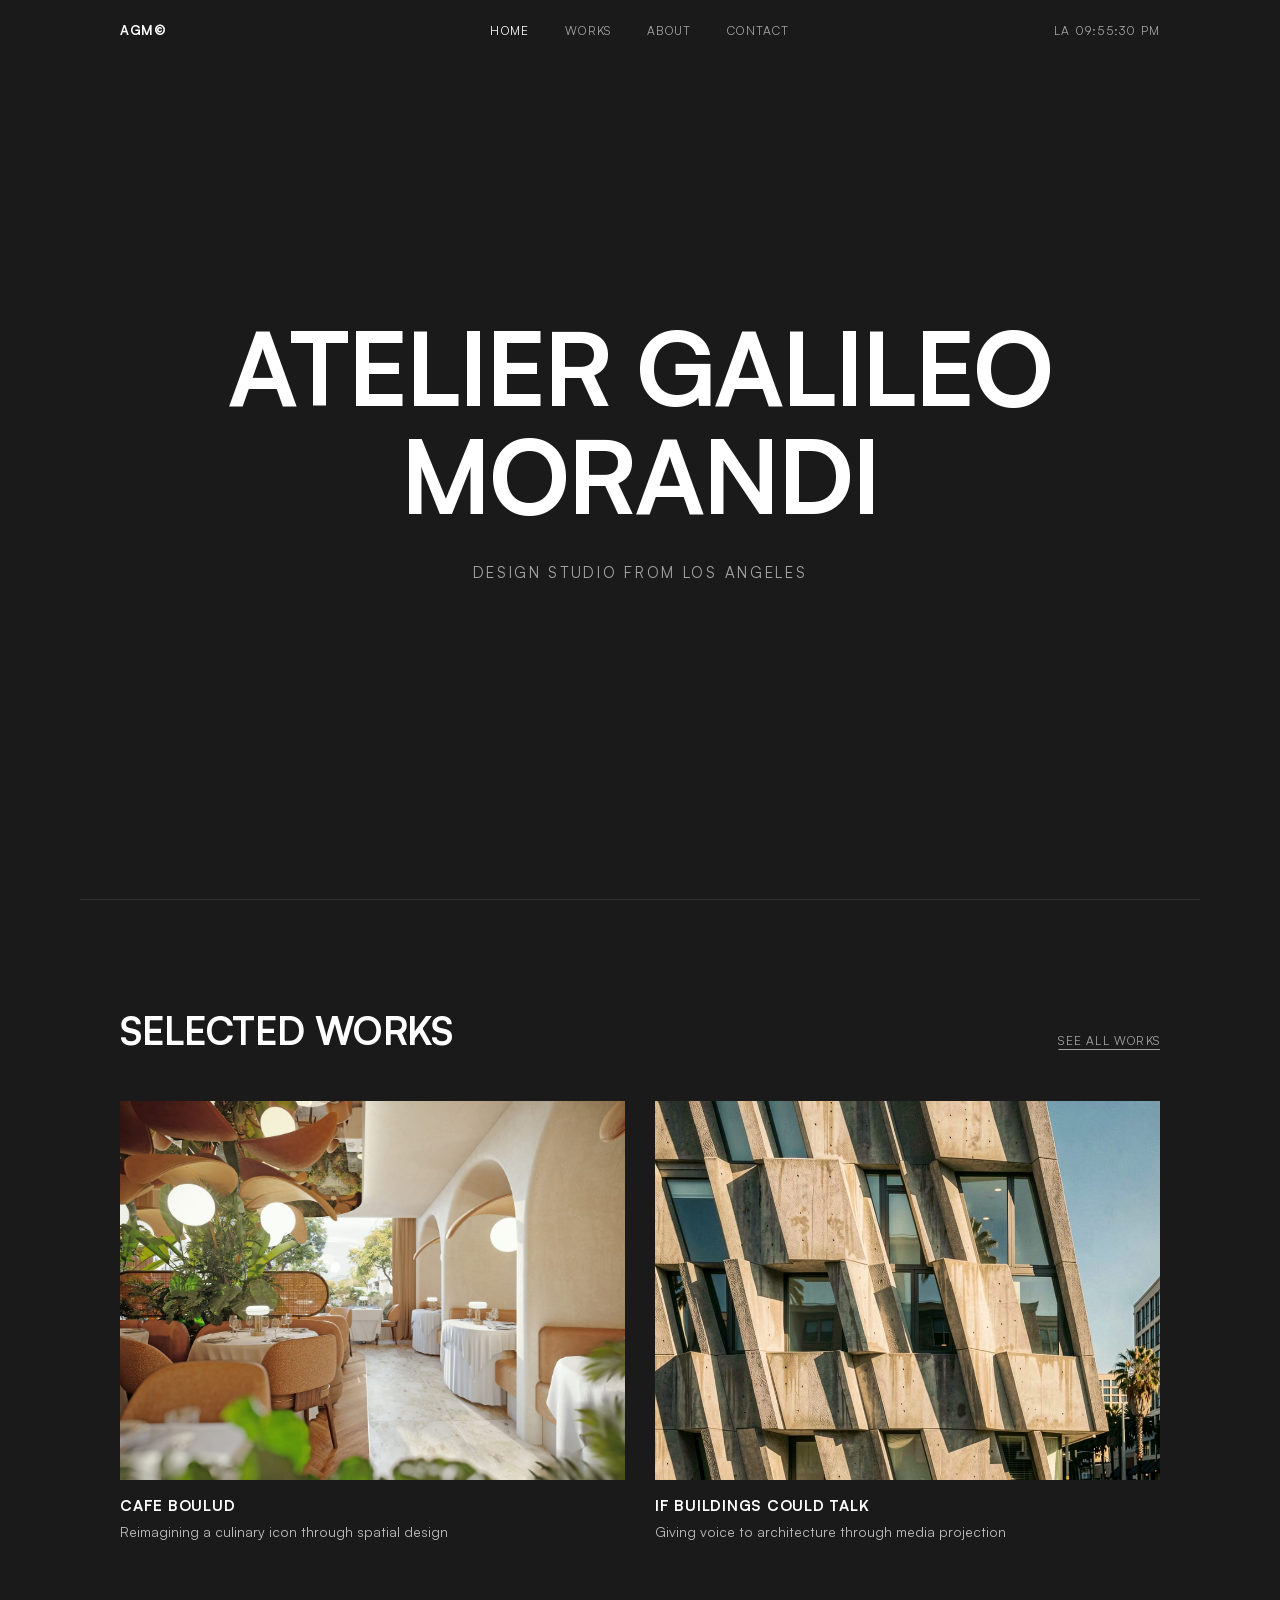
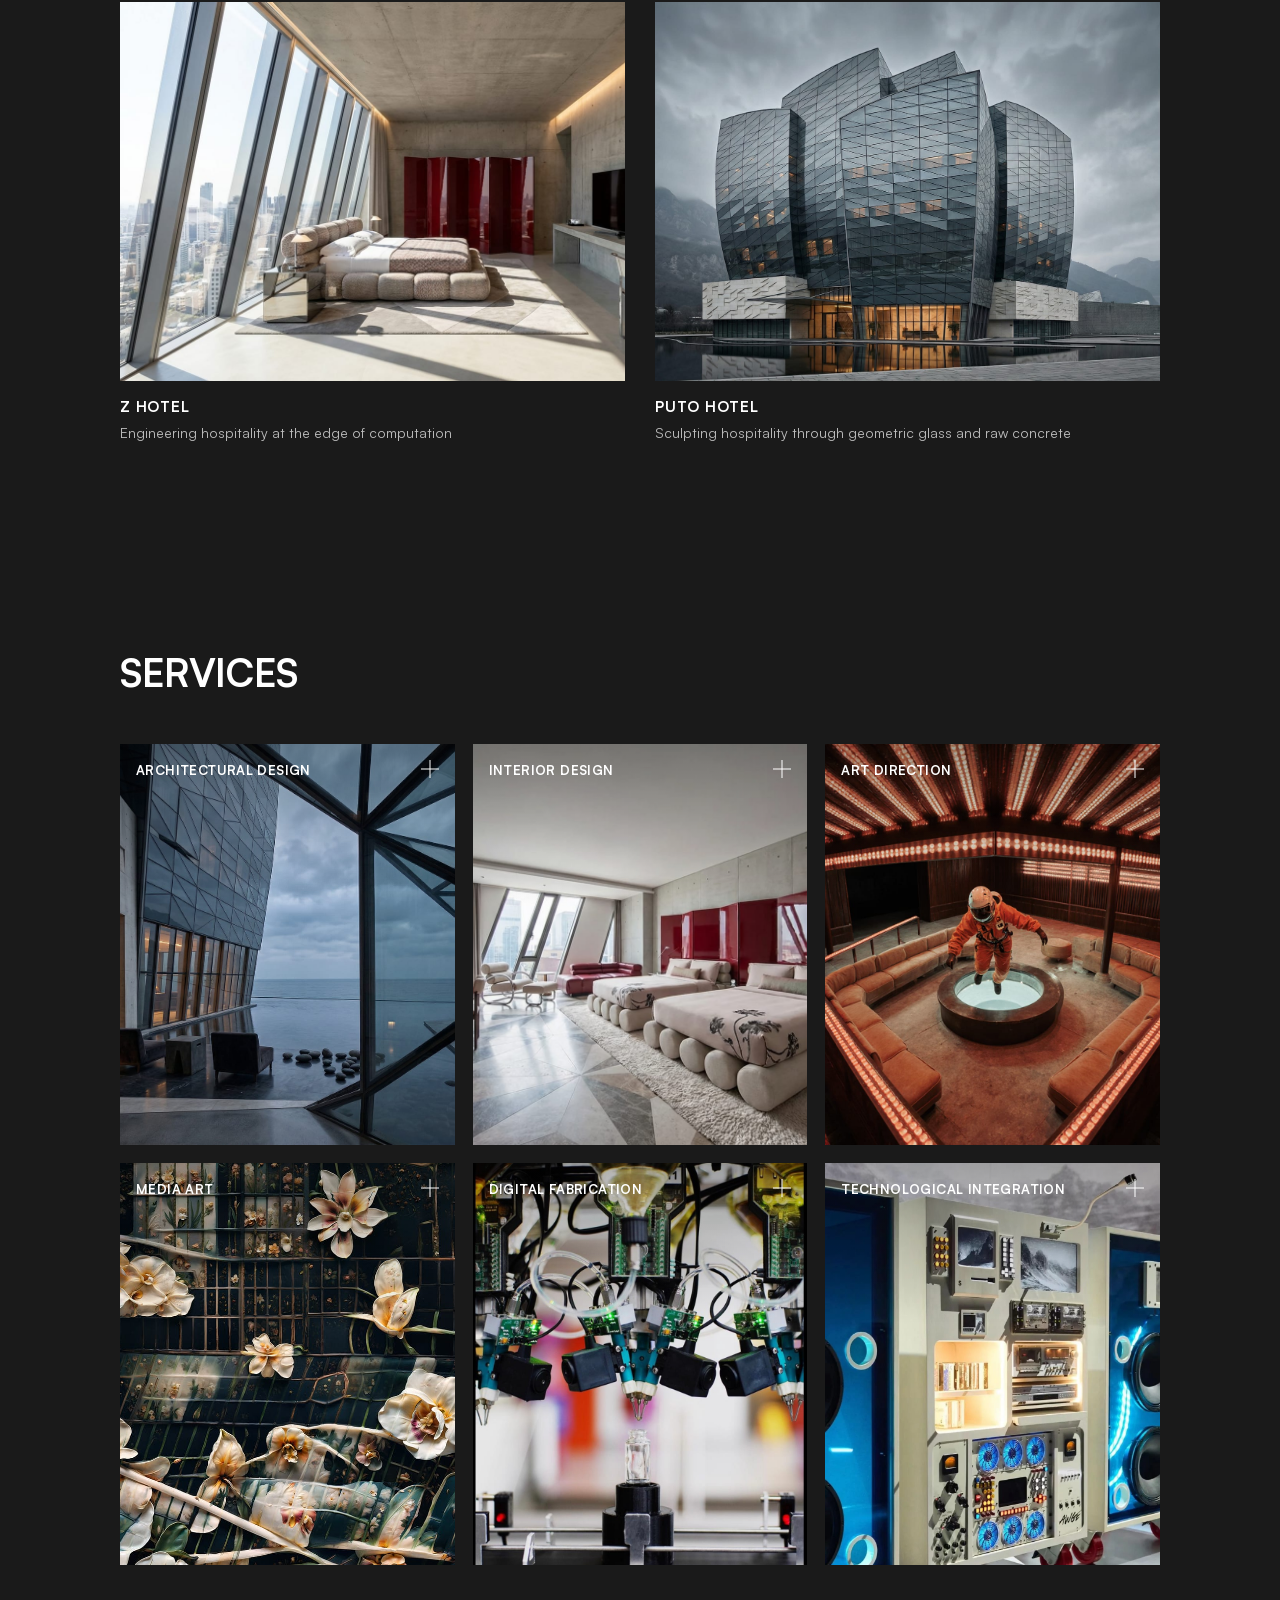
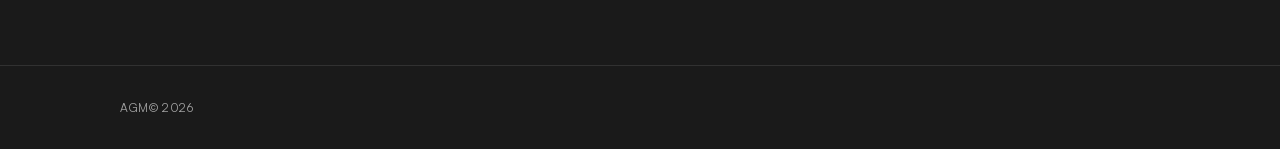
==== commit 19904871: "Swap AD Space Club for Cafe Boulud in Selected Works Co-Authored-By: Claude Opus 4.6 (1M context) <n" ====
--- a/index.html
+++ b/index.html
@@ -63,7 +63,7 @@
     </div>
   </footer>
 
-  <script src="data.js?v=5"></script>
+  <script src="data.js?v=6"></script>
   <script src="js/responsive-images.js"></script>
   <script src="js/main.js" defer></script>
   <script src="js/hero-blur.js" defer></script>
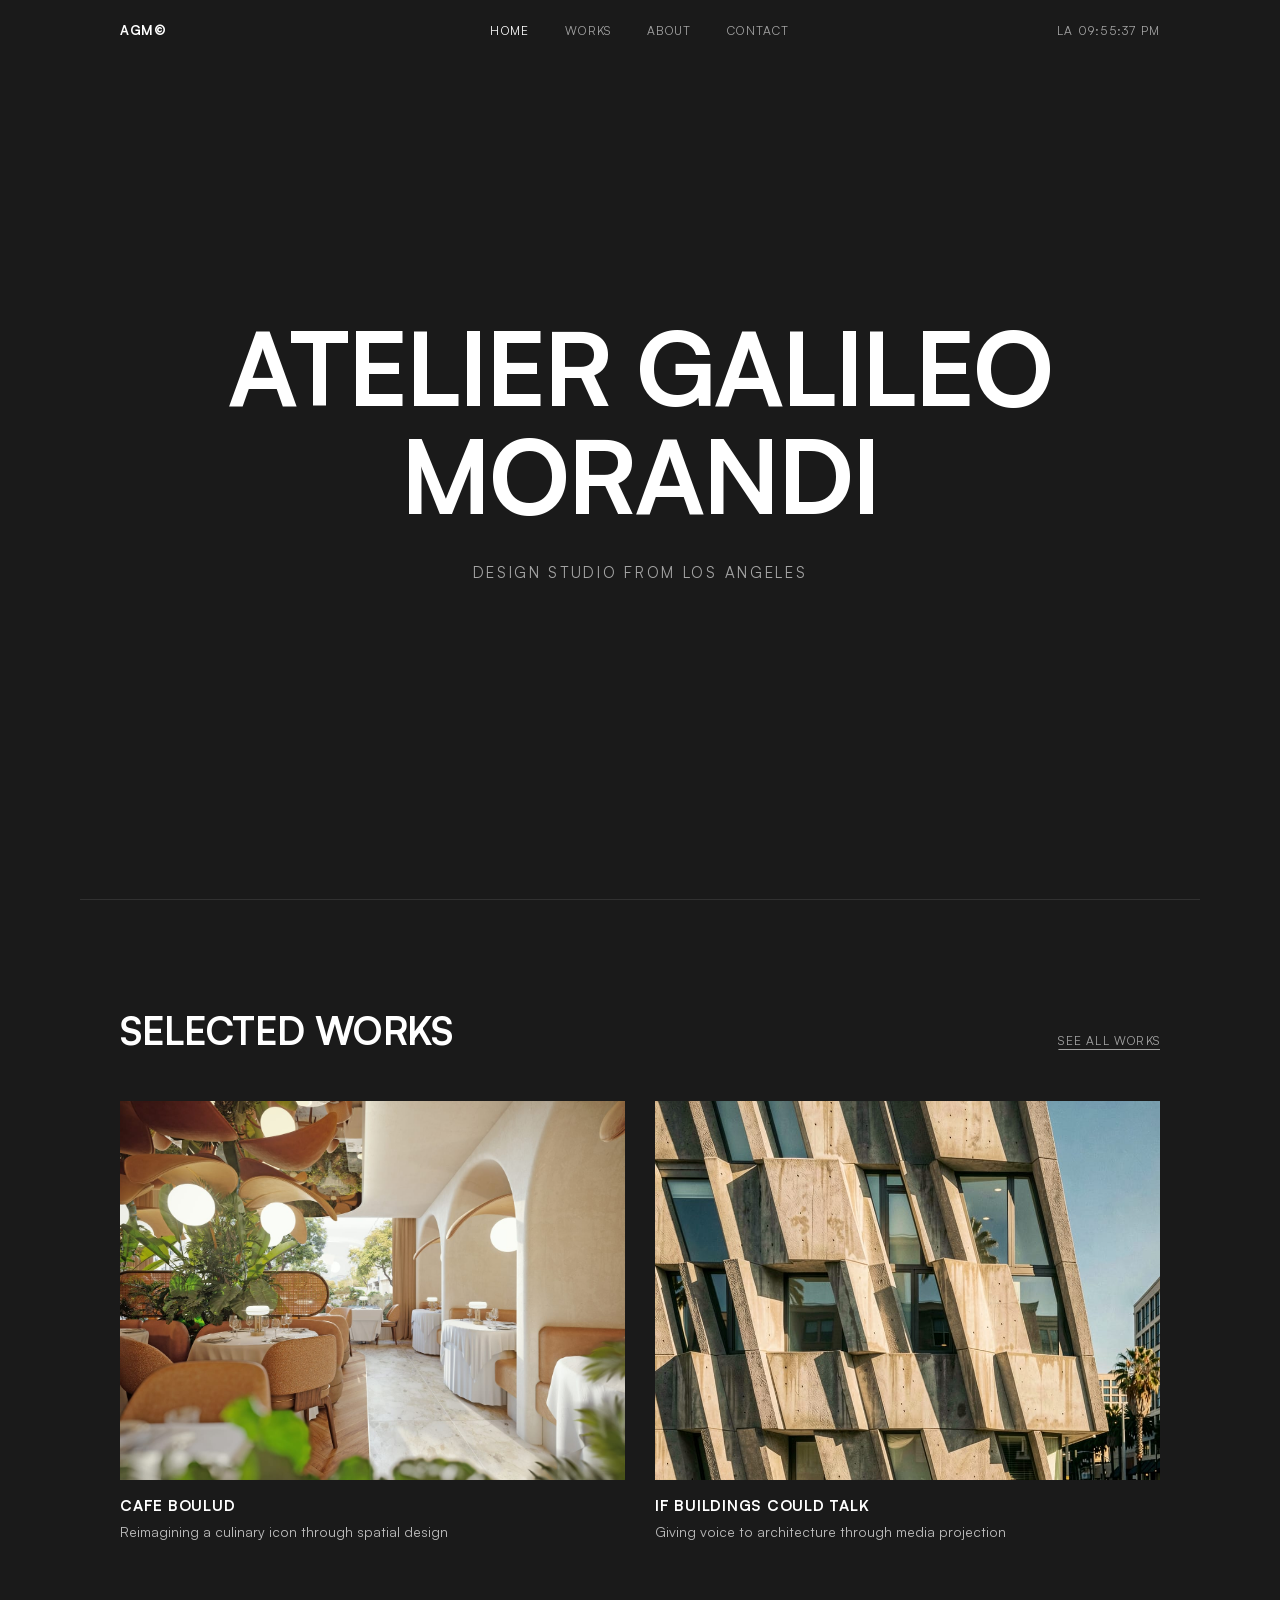
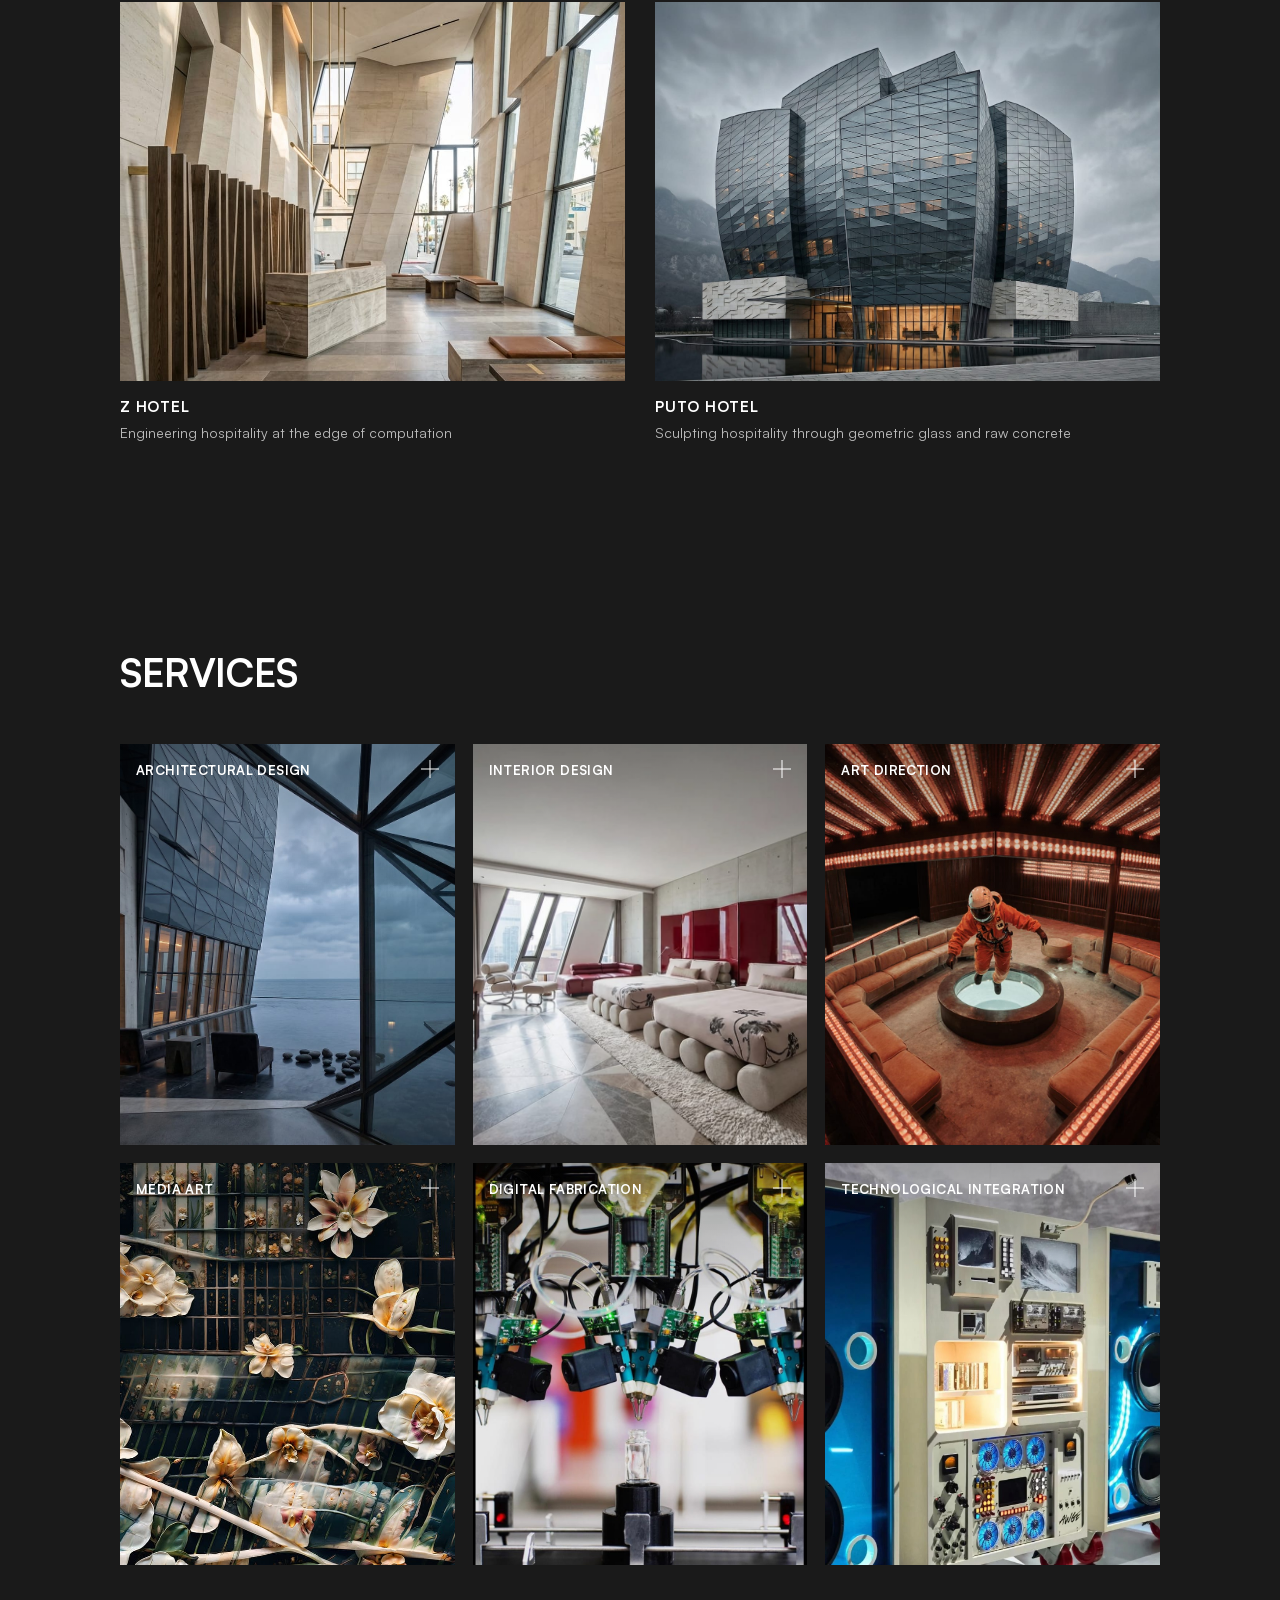
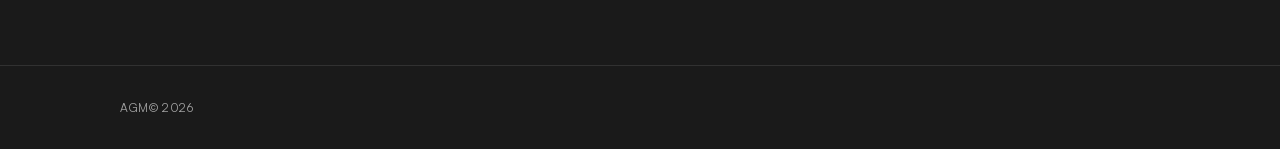
==== commit a9ffcd55: "Change Z Hotel selected works preview to lobby interior Co-Authored-By: Claude Opus 4.6 (1M context)" ====
--- a/index.html
+++ b/index.html
@@ -63,7 +63,7 @@
     </div>
   </footer>
 
-  <script src="data.js?v=6"></script>
+  <script src="data.js?v=7"></script>
   <script src="js/responsive-images.js"></script>
   <script src="js/main.js" defer></script>
   <script src="js/hero-blur.js" defer></script>
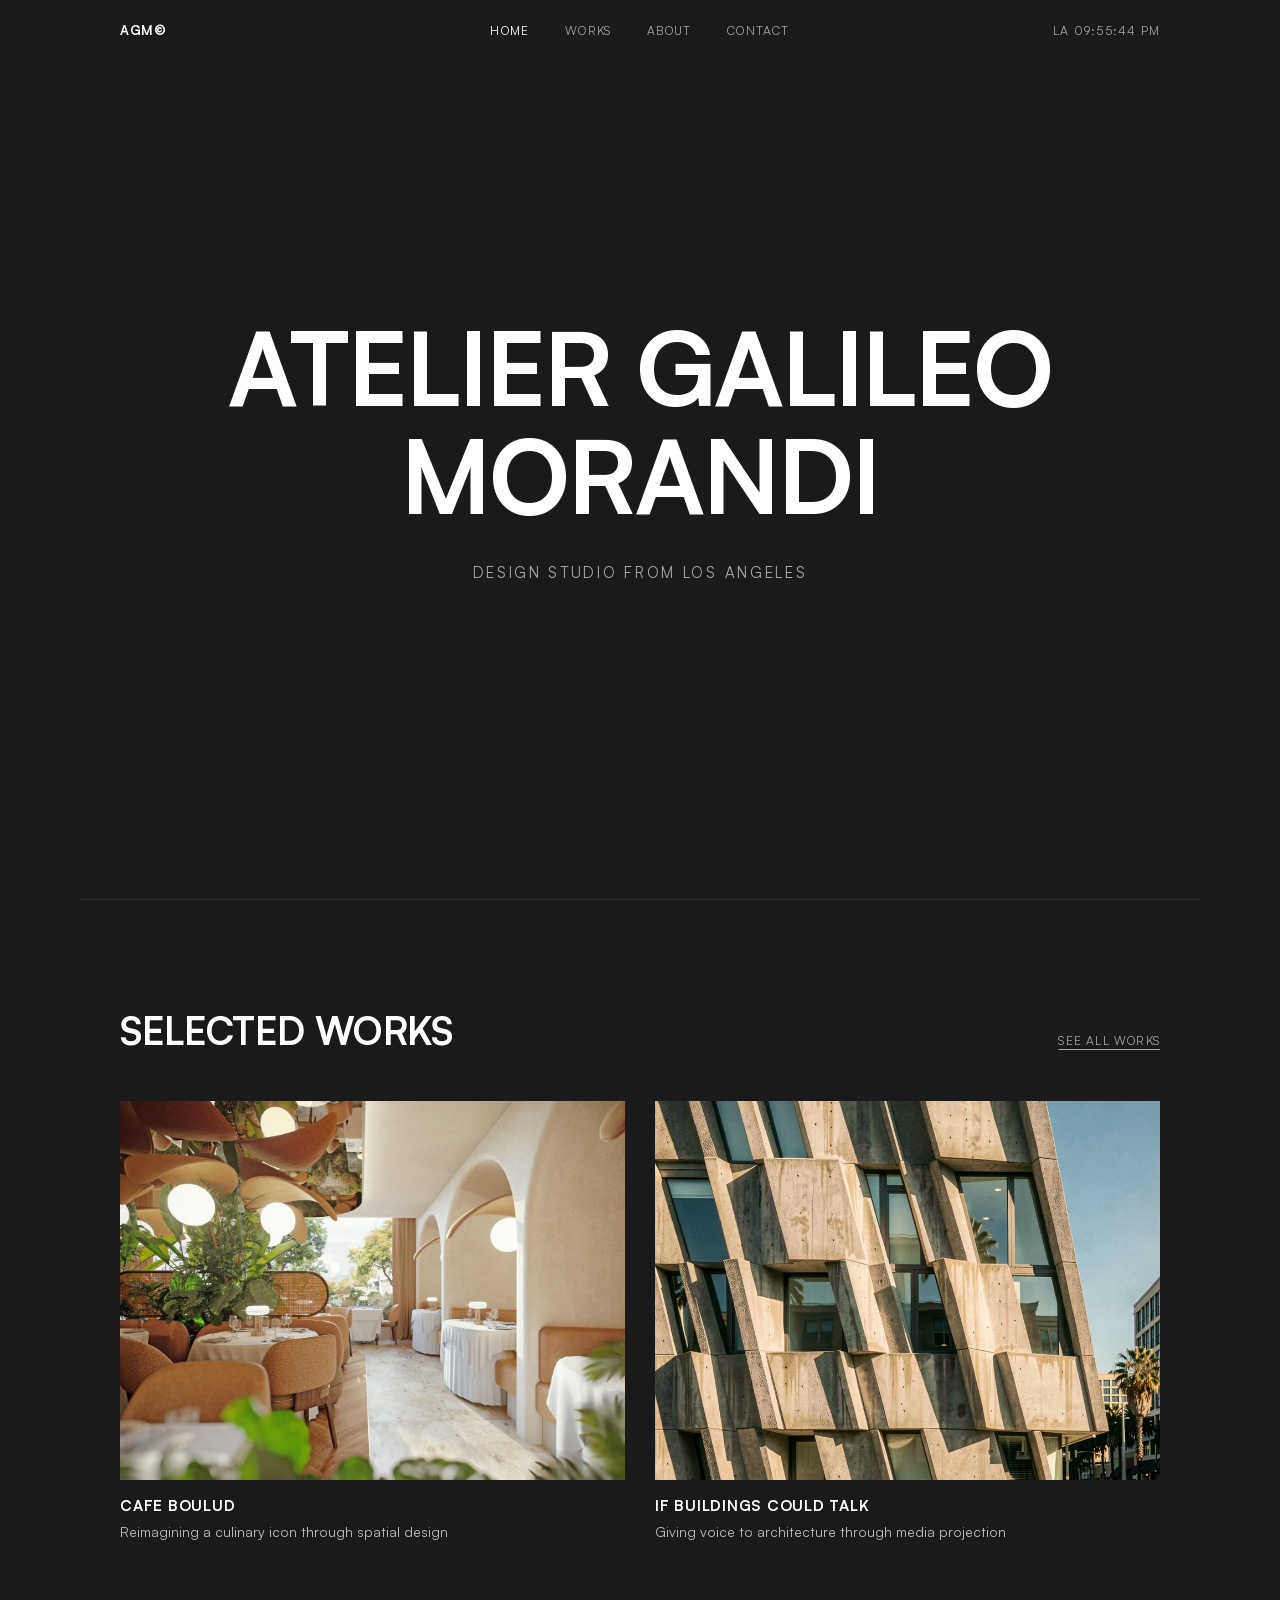
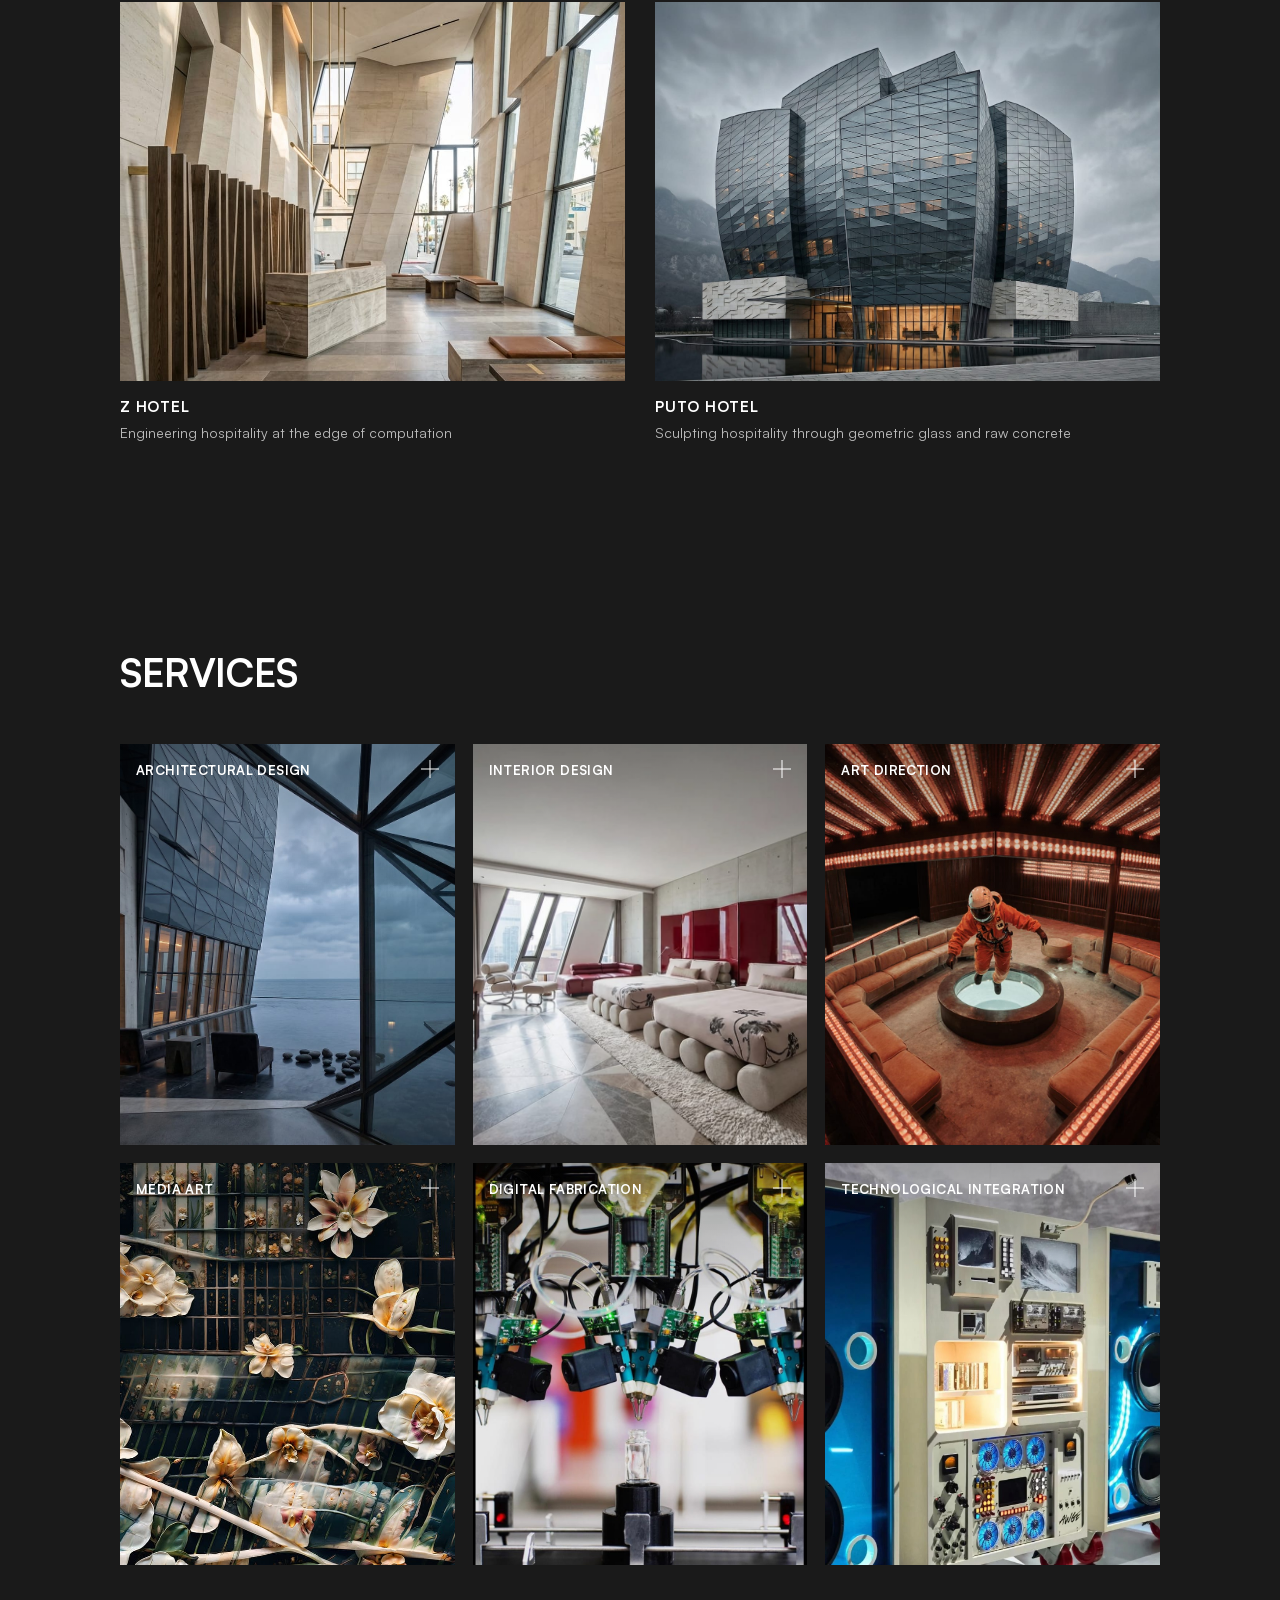
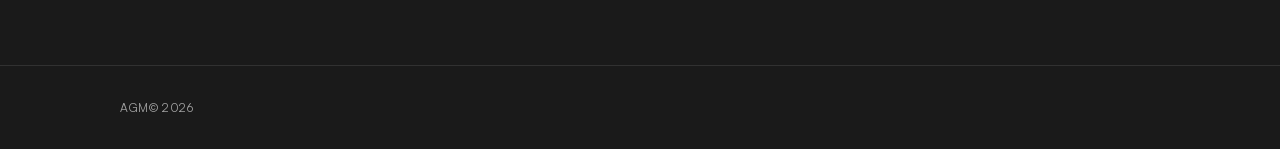
==== commit fdcda9b5: "Hide A$AP Hommade from all pages (data preserved with hidden flag) Co-Authored-By: Claude Opus 4.6 (" ====
--- a/index.html
+++ b/index.html
@@ -63,7 +63,7 @@
     </div>
   </footer>
 
-  <script src="data.js?v=7"></script>
+  <script src="data.js?v=8"></script>
   <script src="js/responsive-images.js"></script>
   <script src="js/main.js" defer></script>
   <script src="js/hero-blur.js" defer></script>
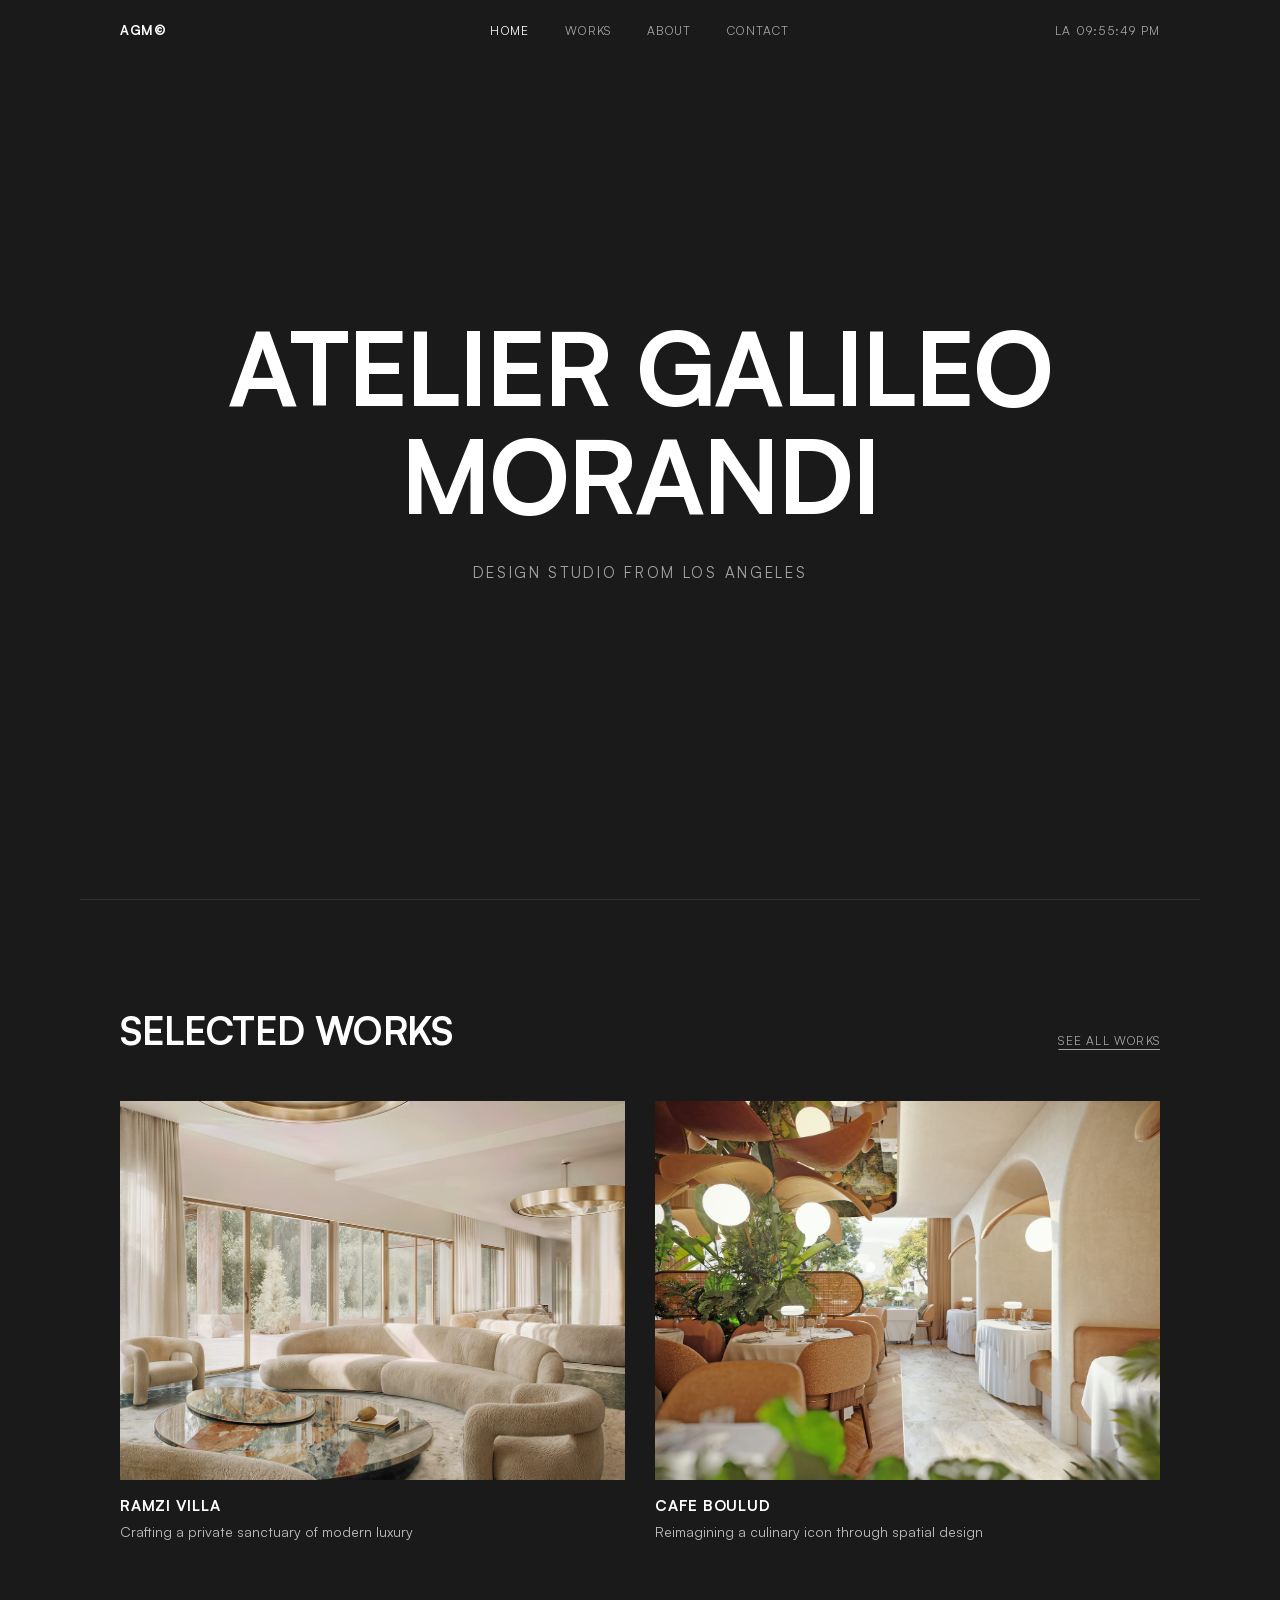
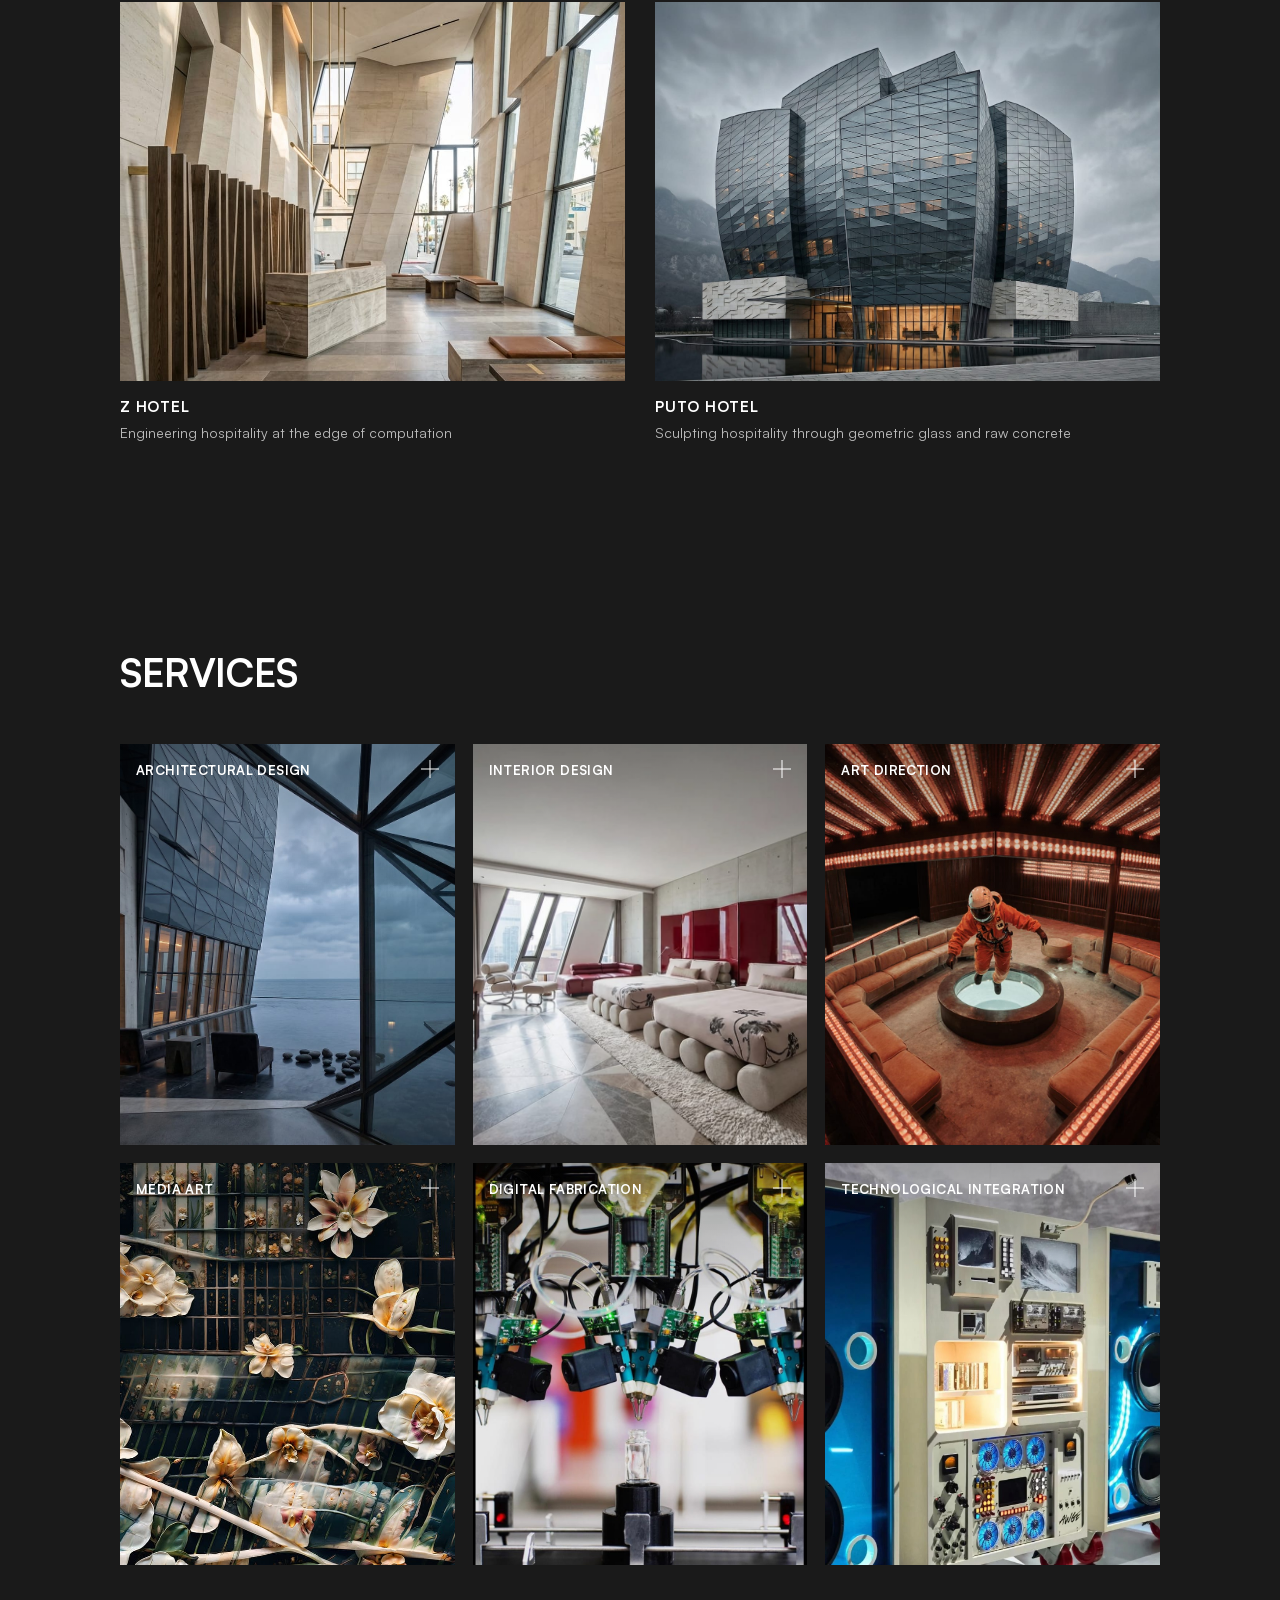
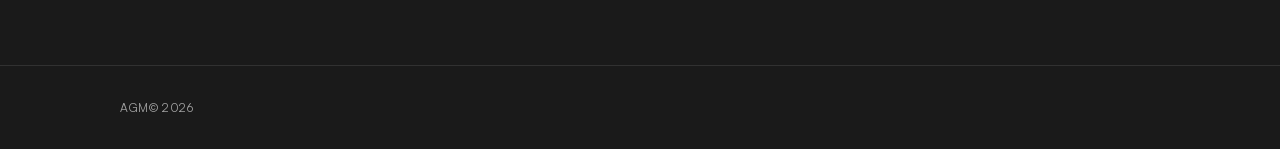
==== commit 28ac07c1: "Replace If Buildings Could Talk with Ramzi Villa in Selected Works Co-Authored-By: Claude Opus 4.6 (" ====
--- a/index.html
+++ b/index.html
@@ -63,7 +63,7 @@
     </div>
   </footer>
 
-  <script src="data.js?v=8"></script>
+  <script src="data.js?v=9"></script>
   <script src="js/responsive-images.js"></script>
   <script src="js/main.js" defer></script>
   <script src="js/hero-blur.js" defer></script>
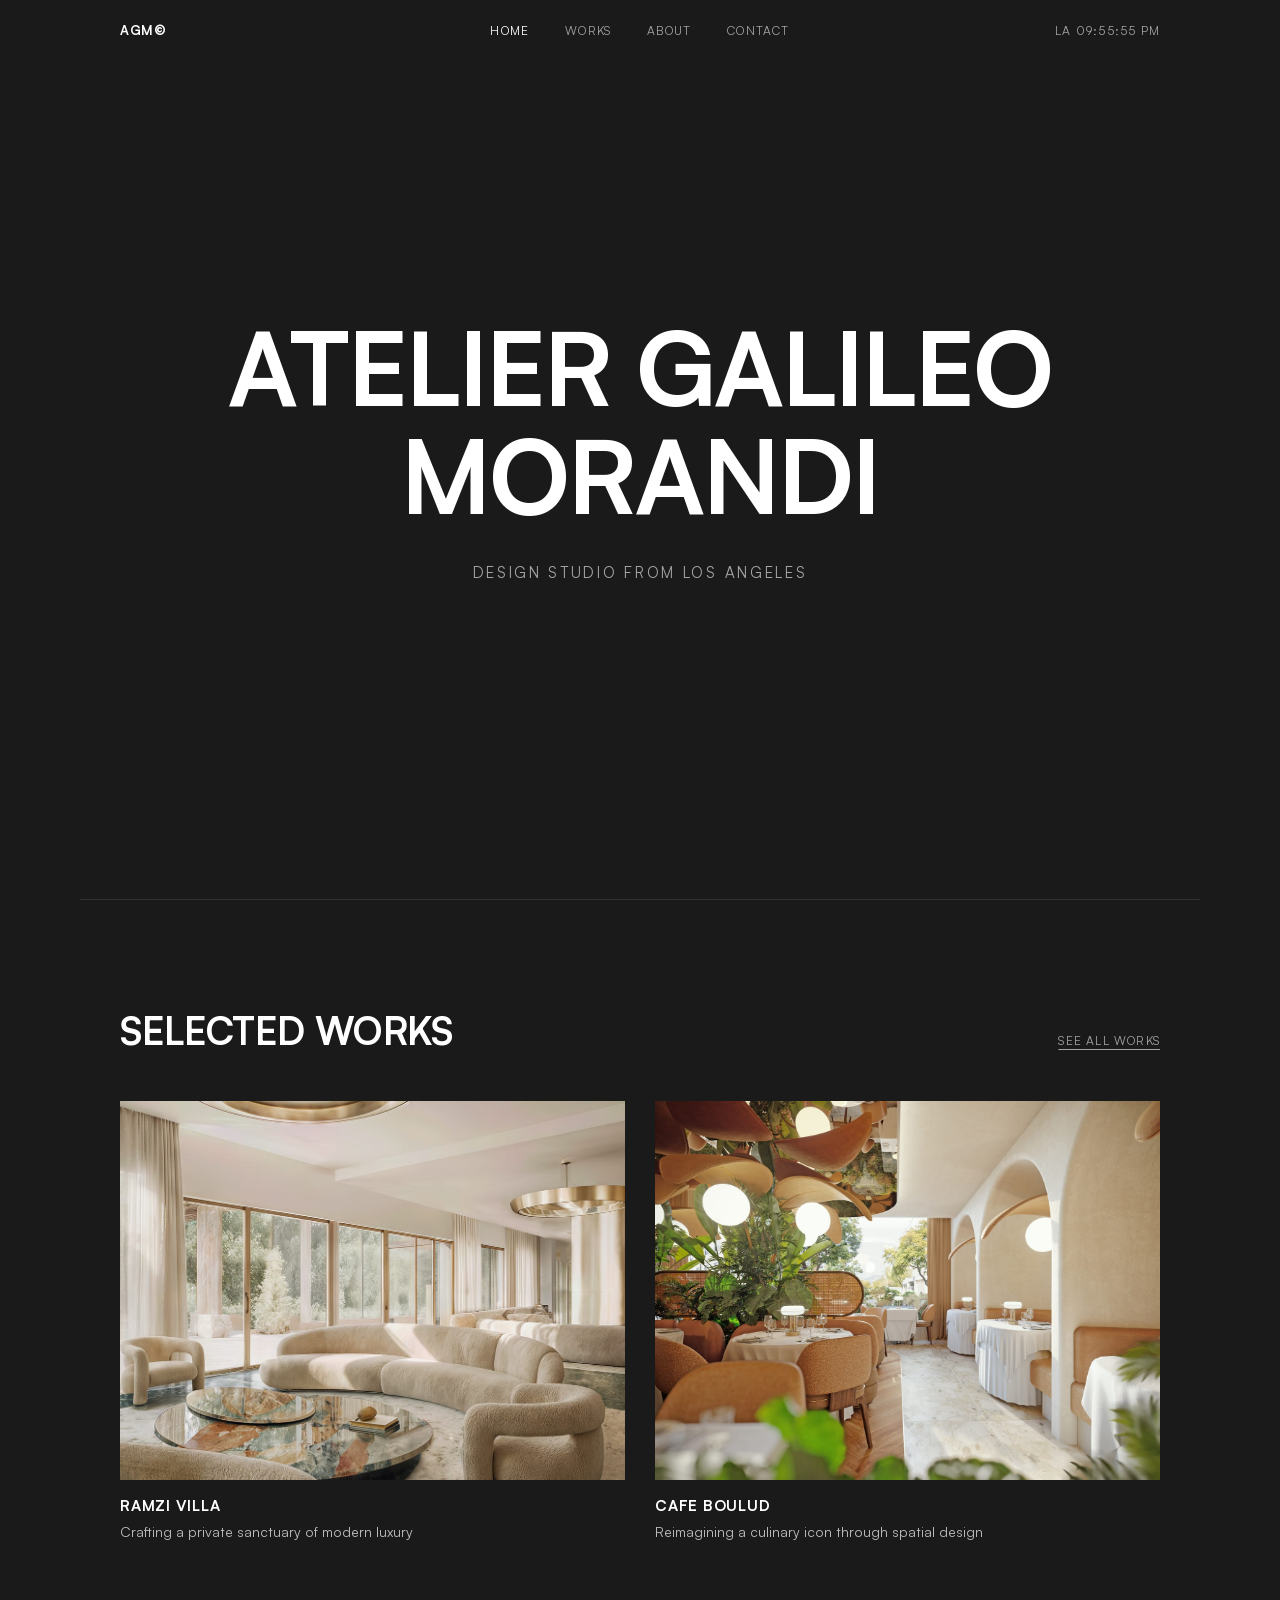
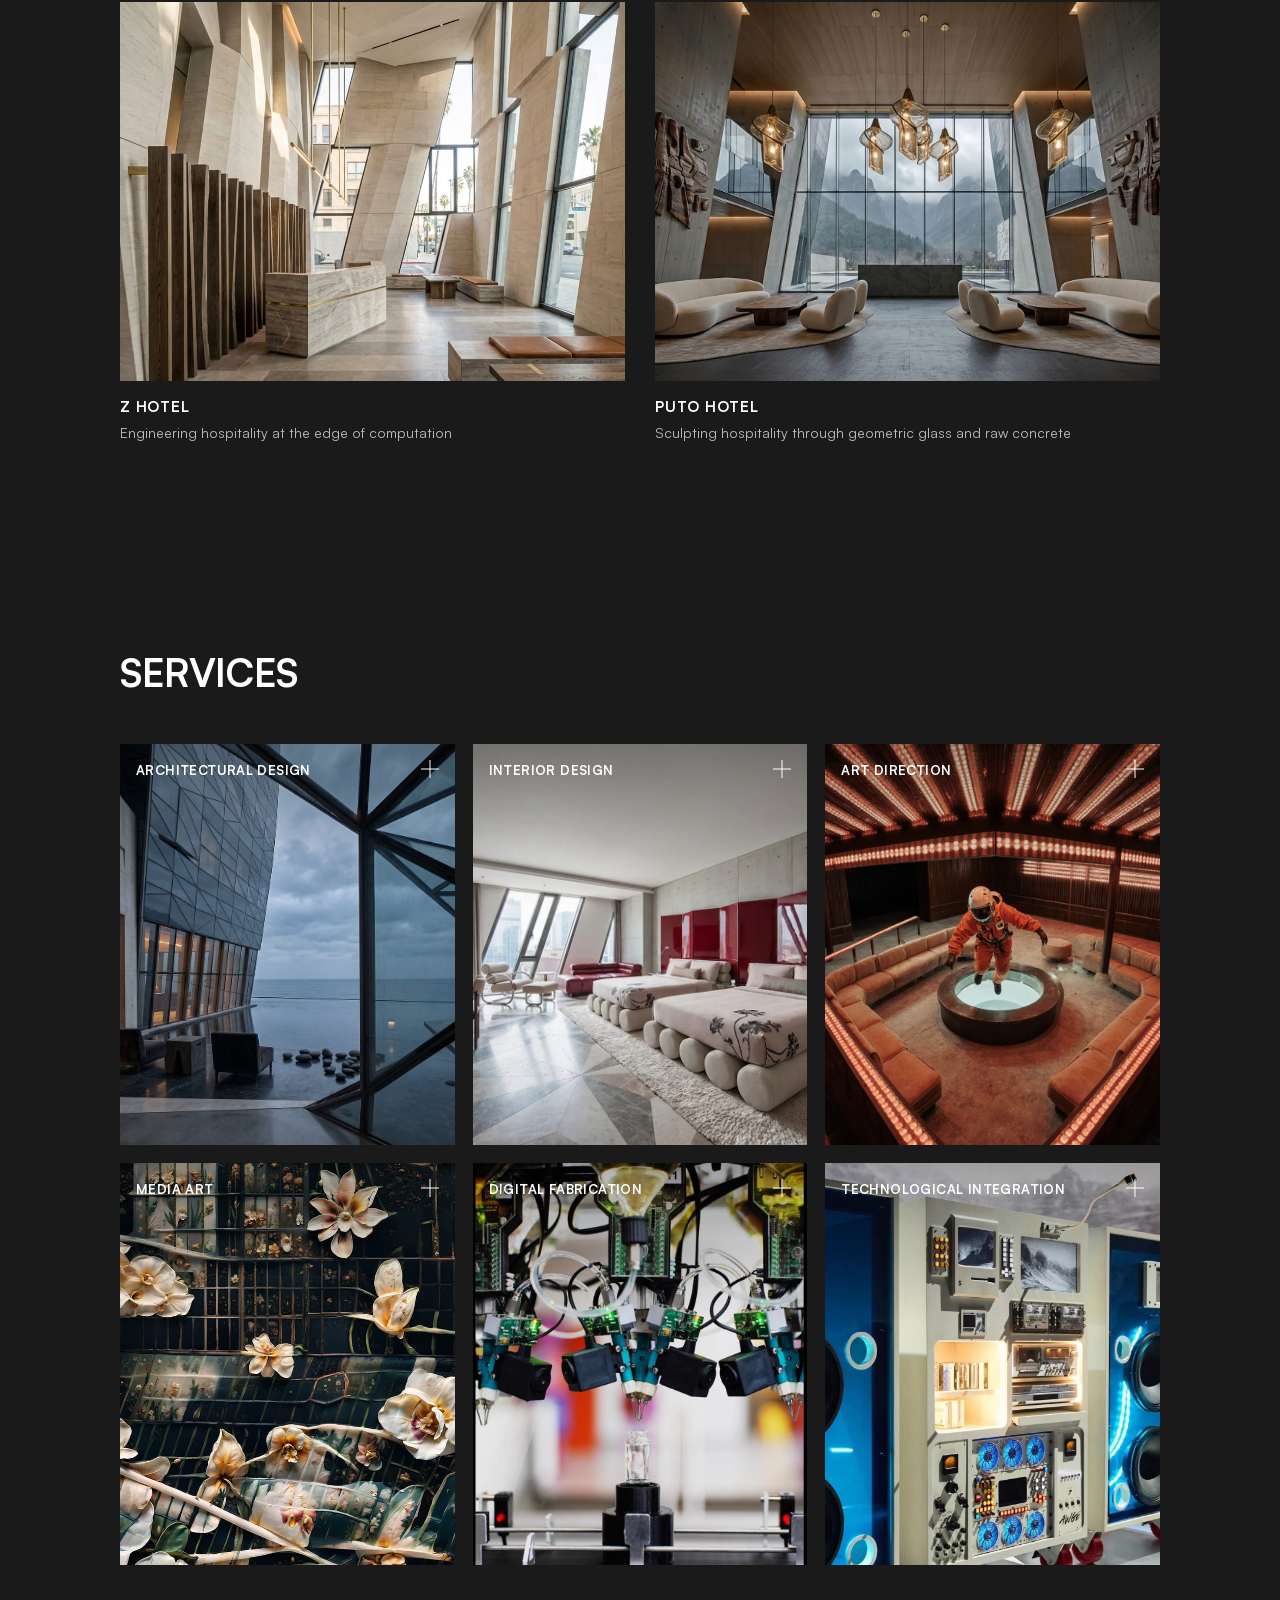
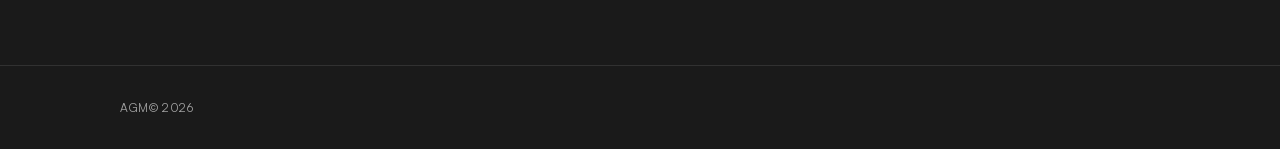
==== commit b6e739c2: "Change Puto Hotel selected works preview to lobby-v2 Co-Authored-By: Claude Opus 4.6 (1M context) <n" ====
--- a/index.html
+++ b/index.html
@@ -63,7 +63,7 @@
     </div>
   </footer>
 
-  <script src="data.js?v=9"></script>
+  <script src="data.js?v=10"></script>
   <script src="js/responsive-images.js"></script>
   <script src="js/main.js" defer></script>
   <script src="js/hero-blur.js" defer></script>
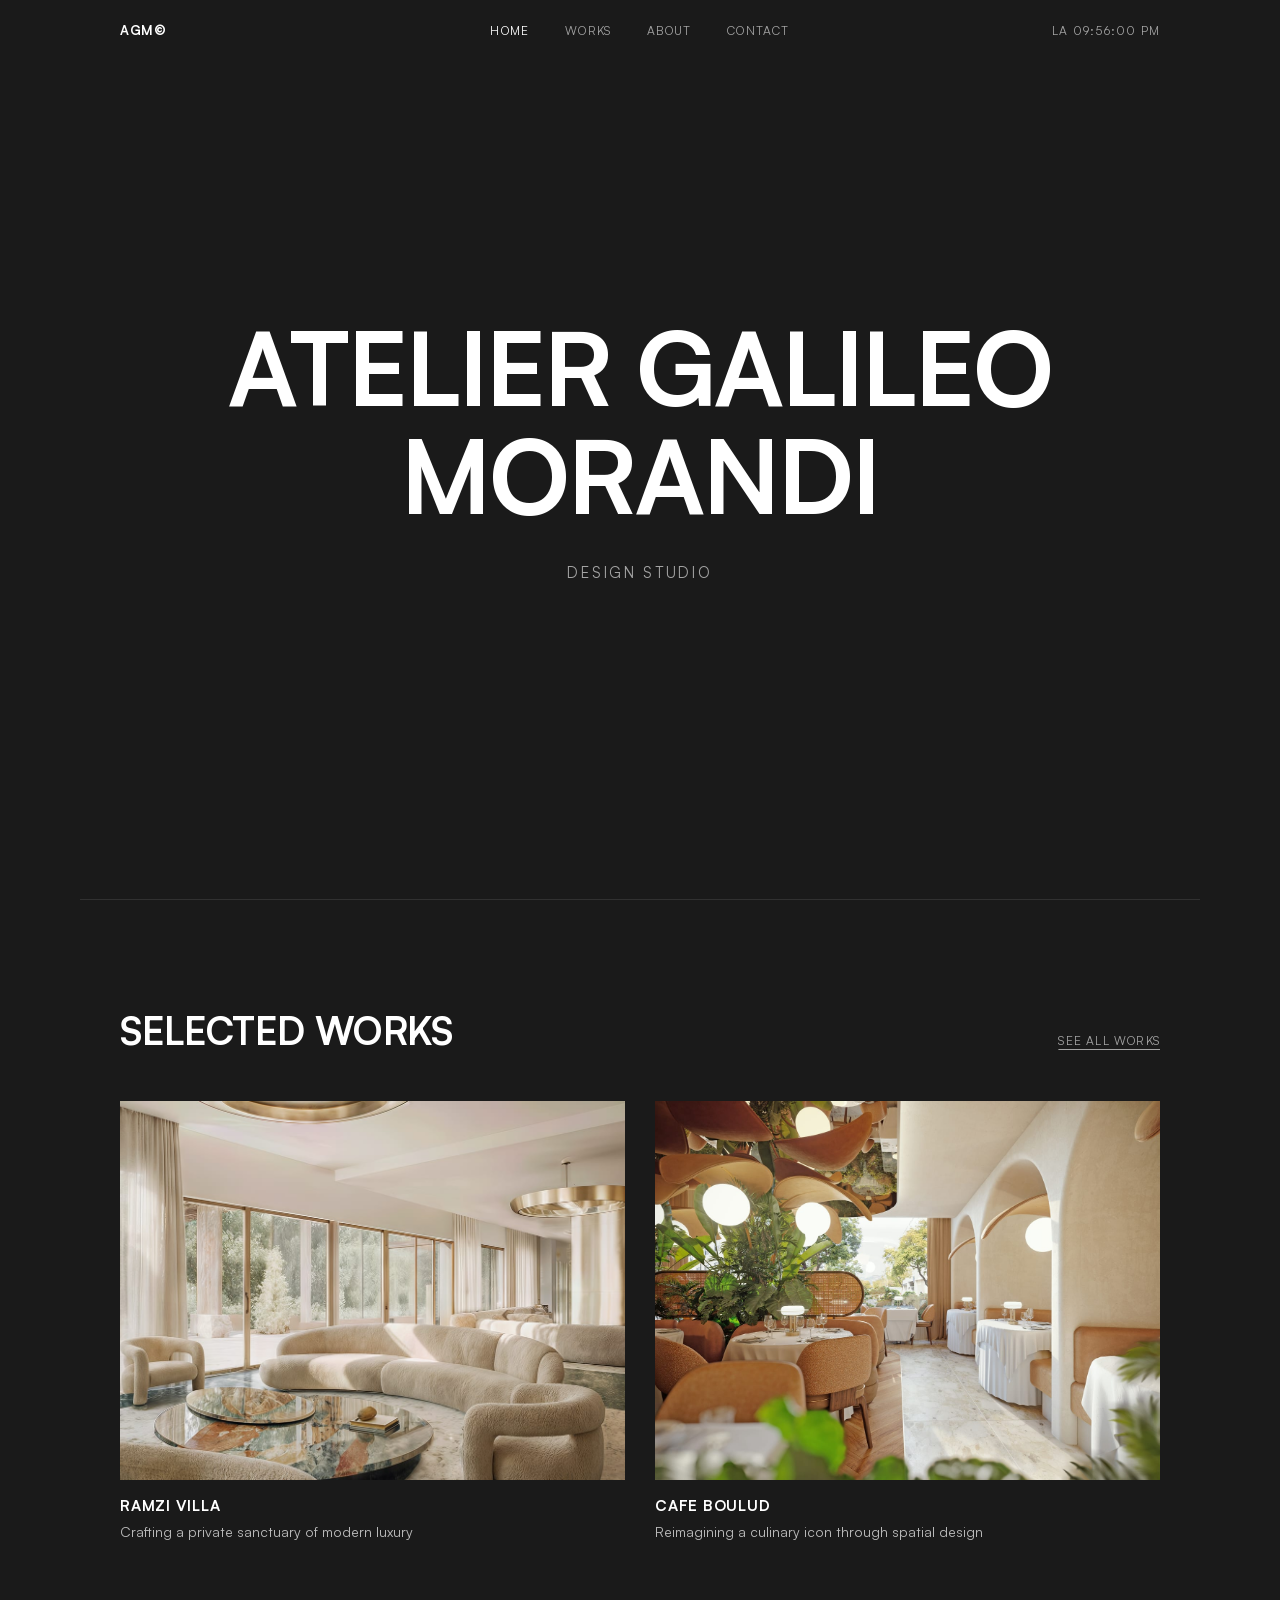
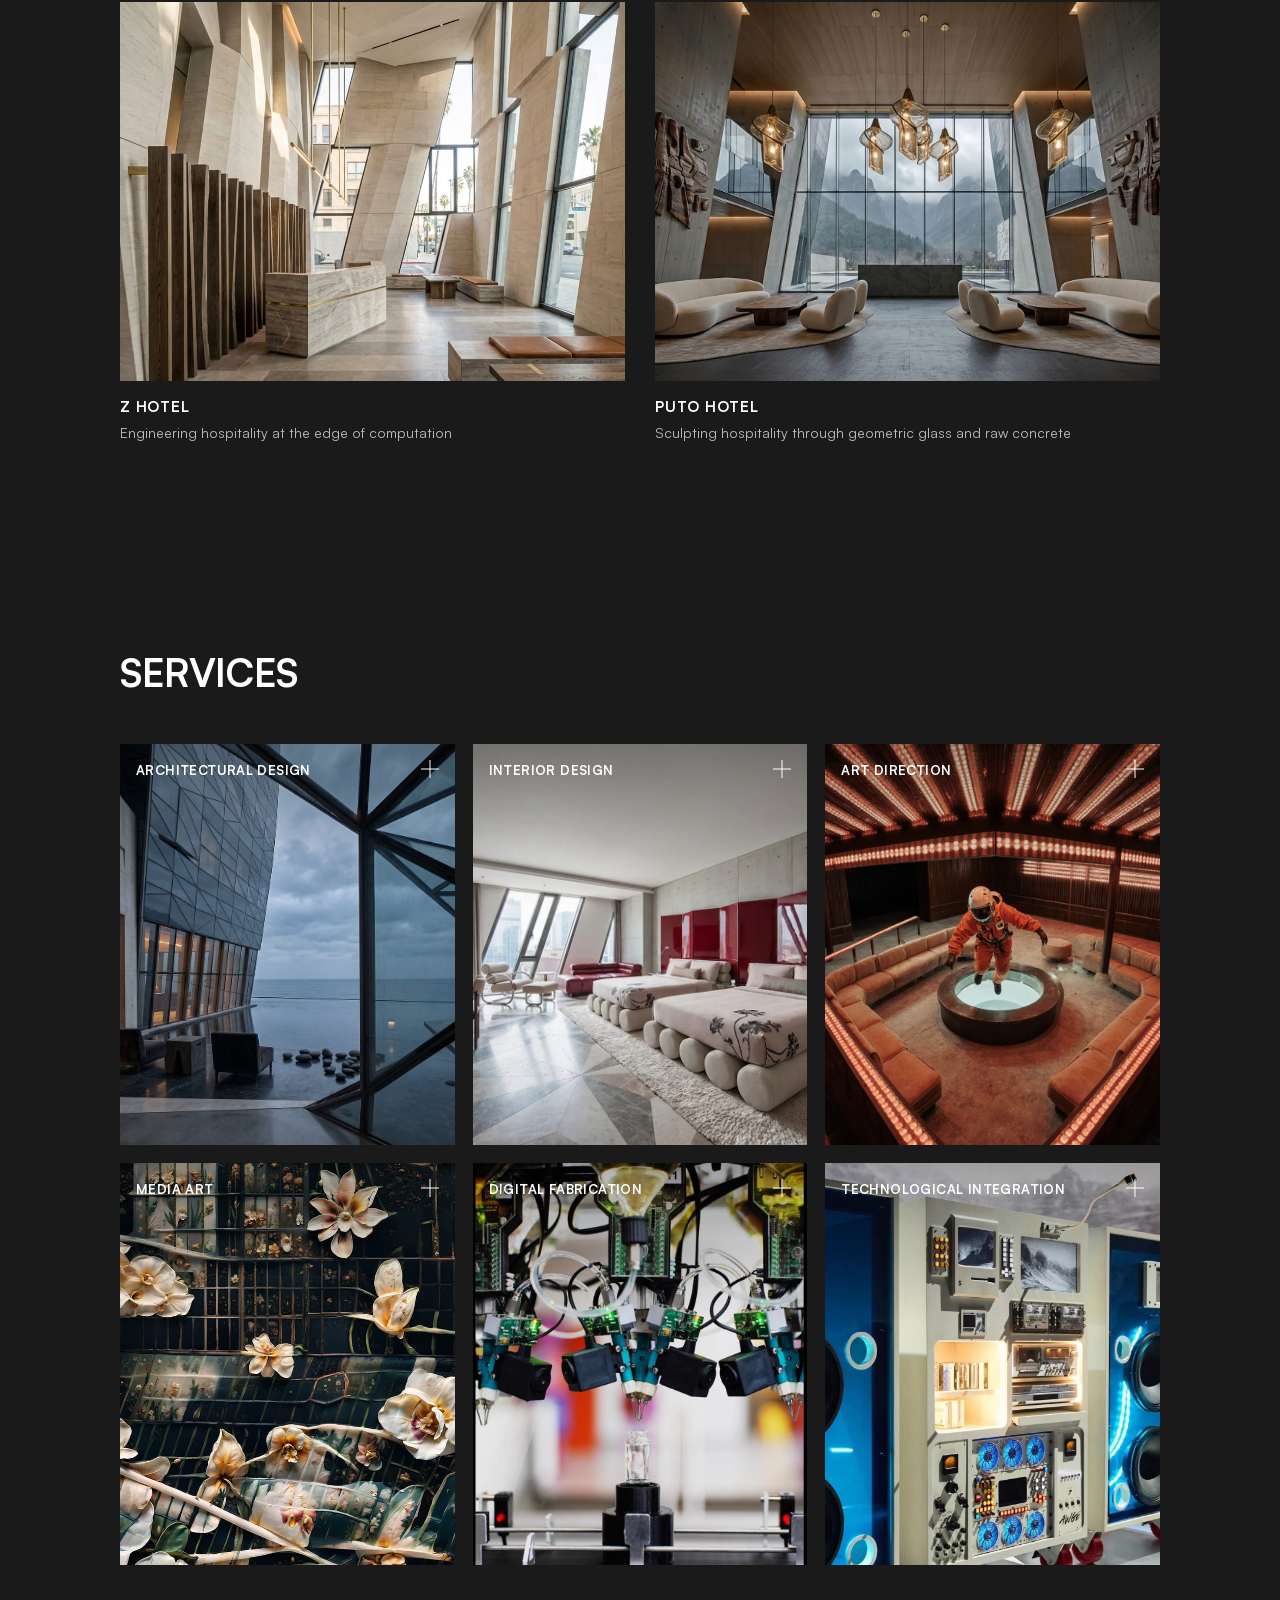
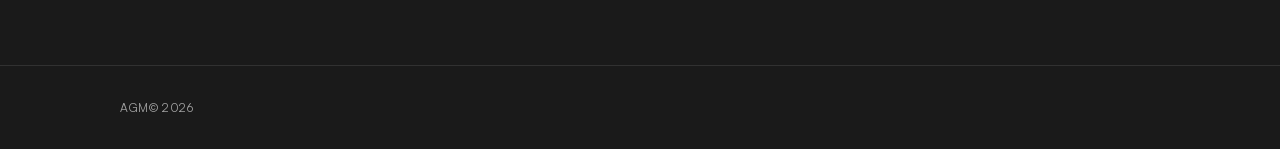
==== commit 525b190d: "Change hero subtitle to DESIGN STUDIO Co-Authored-By: Claude Opus 4.6 (1M context) <noreply@anthropi" ====
--- a/index.html
+++ b/index.html
@@ -32,7 +32,7 @@
   <section class="hero">
     <div class="hero__content">
       <h1 class="hero__heading">ATELIER GALILEO MORANDI</h1>
-      <p class="hero__subtitle">DESIGN STUDIO FROM LOS ANGELES</p>
+      <p class="hero__subtitle">DESIGN STUDIO</p>
     </div>
     <div class="hero__divider"></div>
   </section>
@@ -63,7 +63,7 @@
     </div>
   </footer>
 
-  <script src="data.js?v=10"></script>
+  <script src="data.js?v=11"></script>
   <script src="js/responsive-images.js"></script>
   <script src="js/main.js" defer></script>
   <script src="js/hero-blur.js" defer></script>
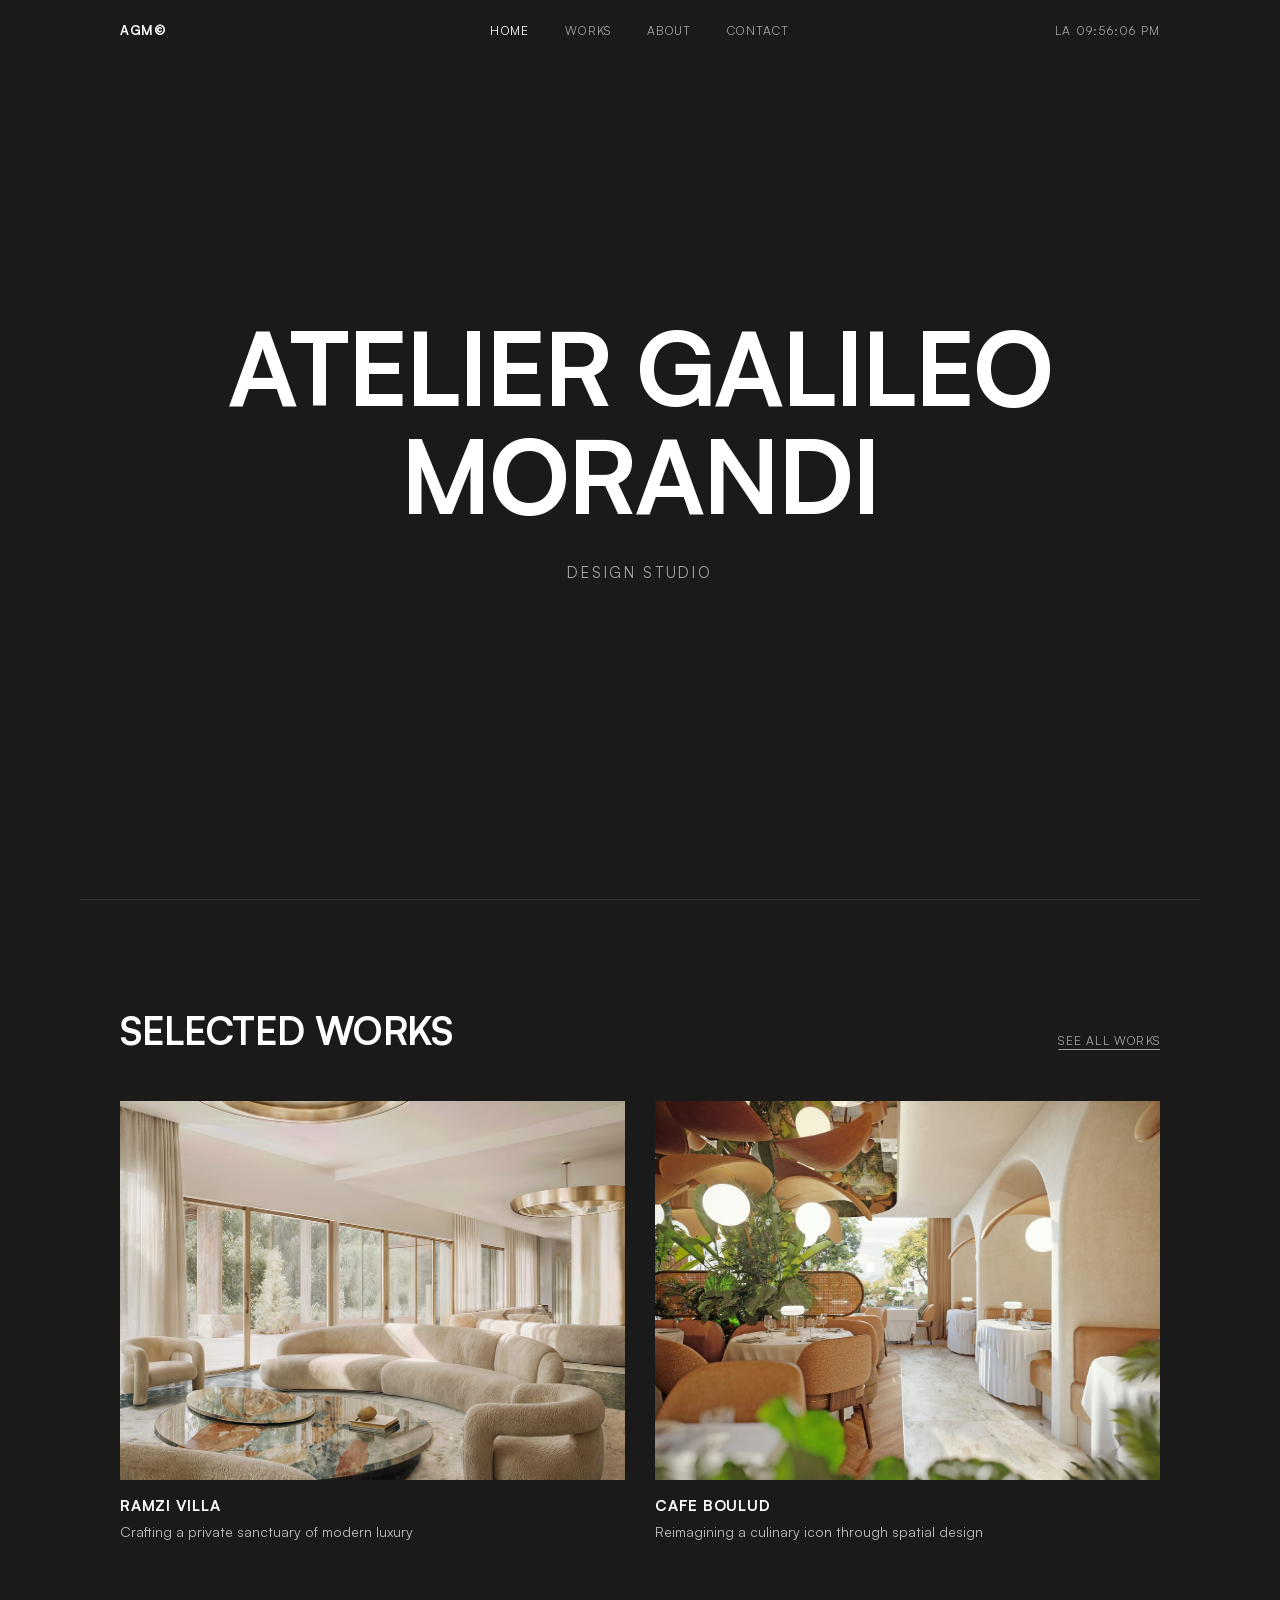
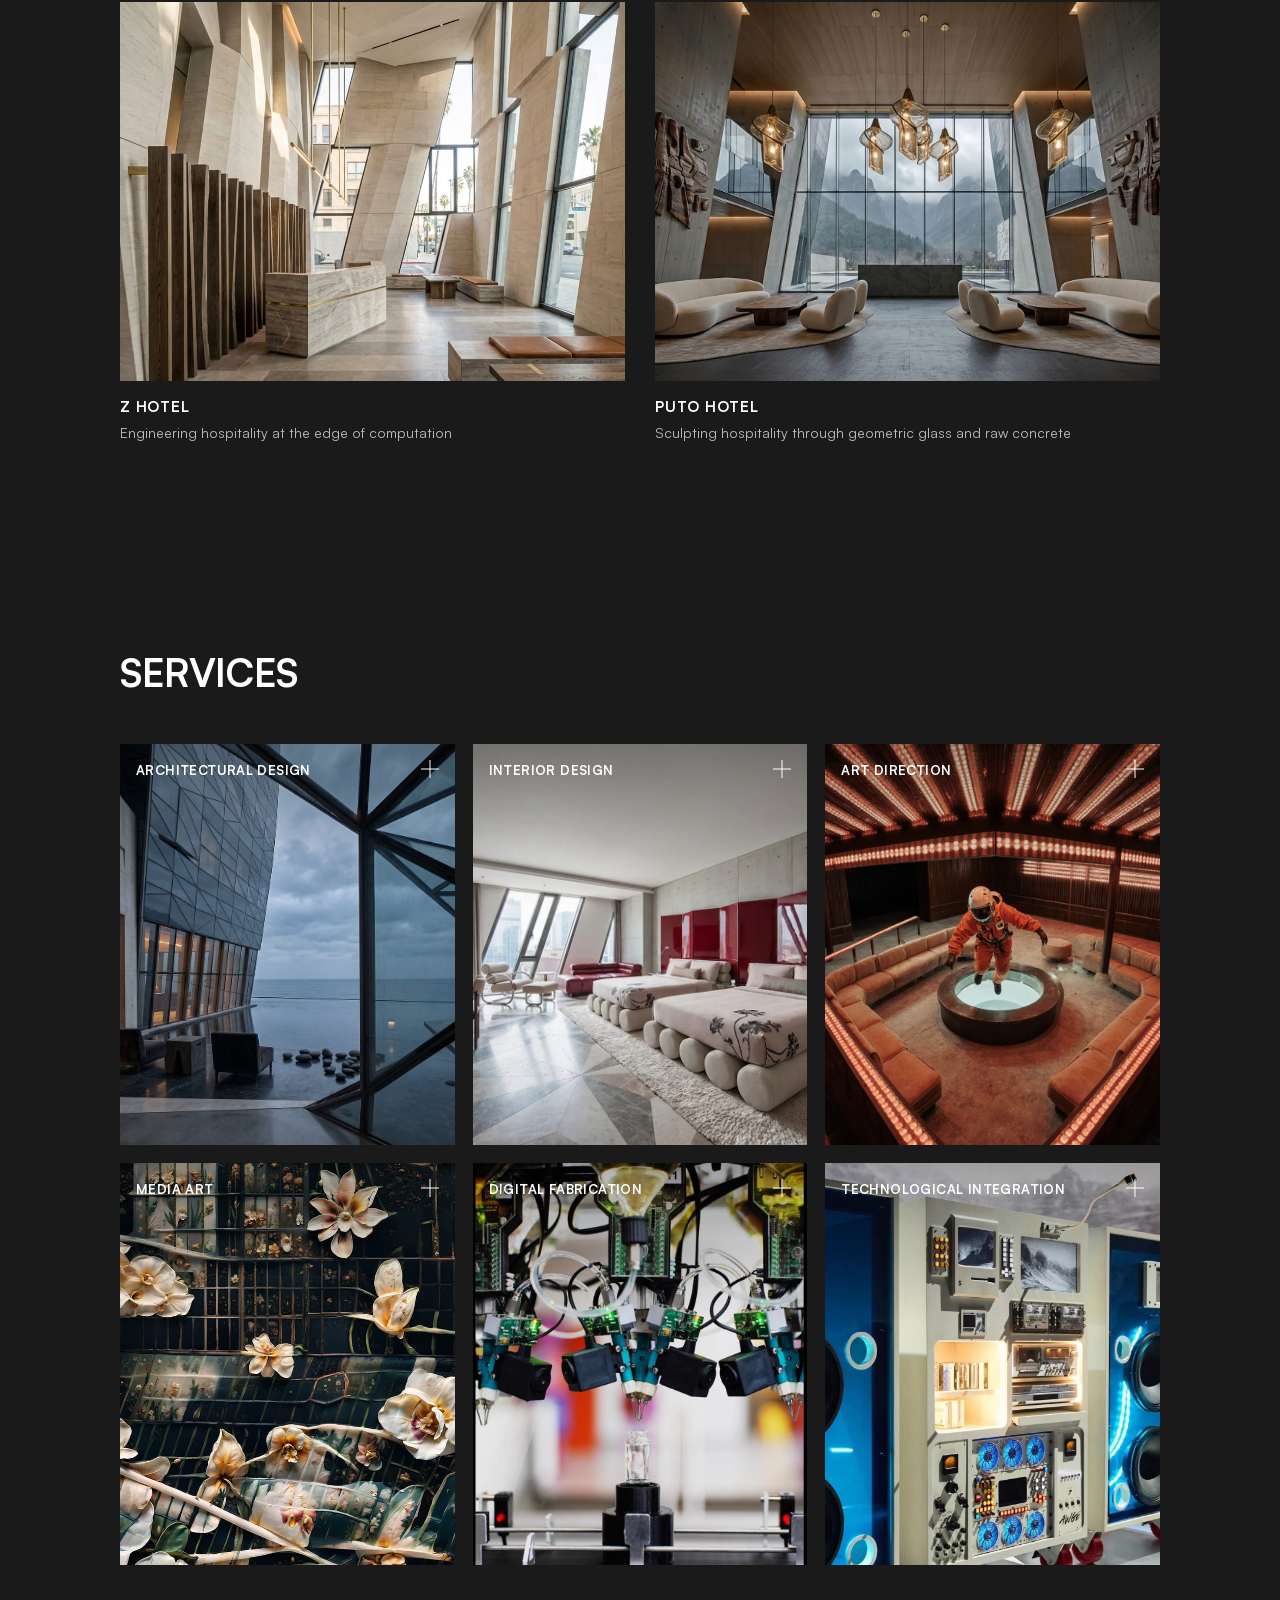
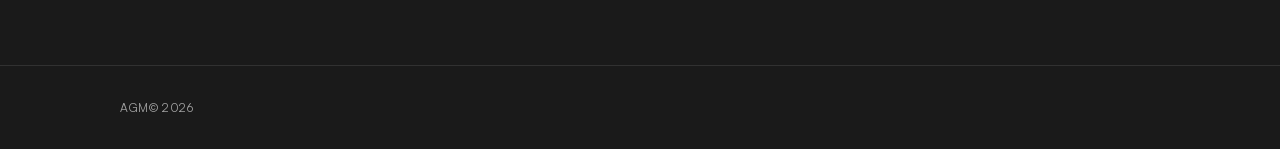
==== commit d7c38779: "Add Open Graph meta tags for link preview image Co-Authored-By: Claude Opus 4.6 (1M context) <norepl" ====
--- a/index.html
+++ b/index.html
@@ -5,6 +5,12 @@
   <meta name="viewport" content="width=device-width, initial-scale=1.0">
   <title>Atelier Galileo Morandi — Design Studio</title>
   <meta name="description" content="Atelier Galileo Morandi is a design office working at the intersection of creativity and technology. Based in Los Angeles.">
+  <meta property="og:title" content="Atelier Galileo Morandi — Design Studio">
+  <meta property="og:description" content="Design office working at the intersection of creativity and technology.">
+  <meta property="og:image" content="https://atelier-galileo.github.io/SelectedWorks/images/projects/z-hotel/desktop/generated-image-february-23-2026-2-05pm.jpg-2.jpg">
+  <meta property="og:url" content="https://atelier-galileo.github.io/SelectedWorks/">
+  <meta property="og:type" content="website">
+  <meta name="twitter:card" content="summary_large_image">
   <link rel="stylesheet" href="css/styles.css">
 </head>
 <body>
@@ -63,7 +69,7 @@
     </div>
   </footer>
 
-  <script src="data.js?v=11"></script>
+  <script src="data.js?v=12"></script>
   <script src="js/responsive-images.js"></script>
   <script src="js/main.js" defer></script>
   <script src="js/hero-blur.js" defer></script>
